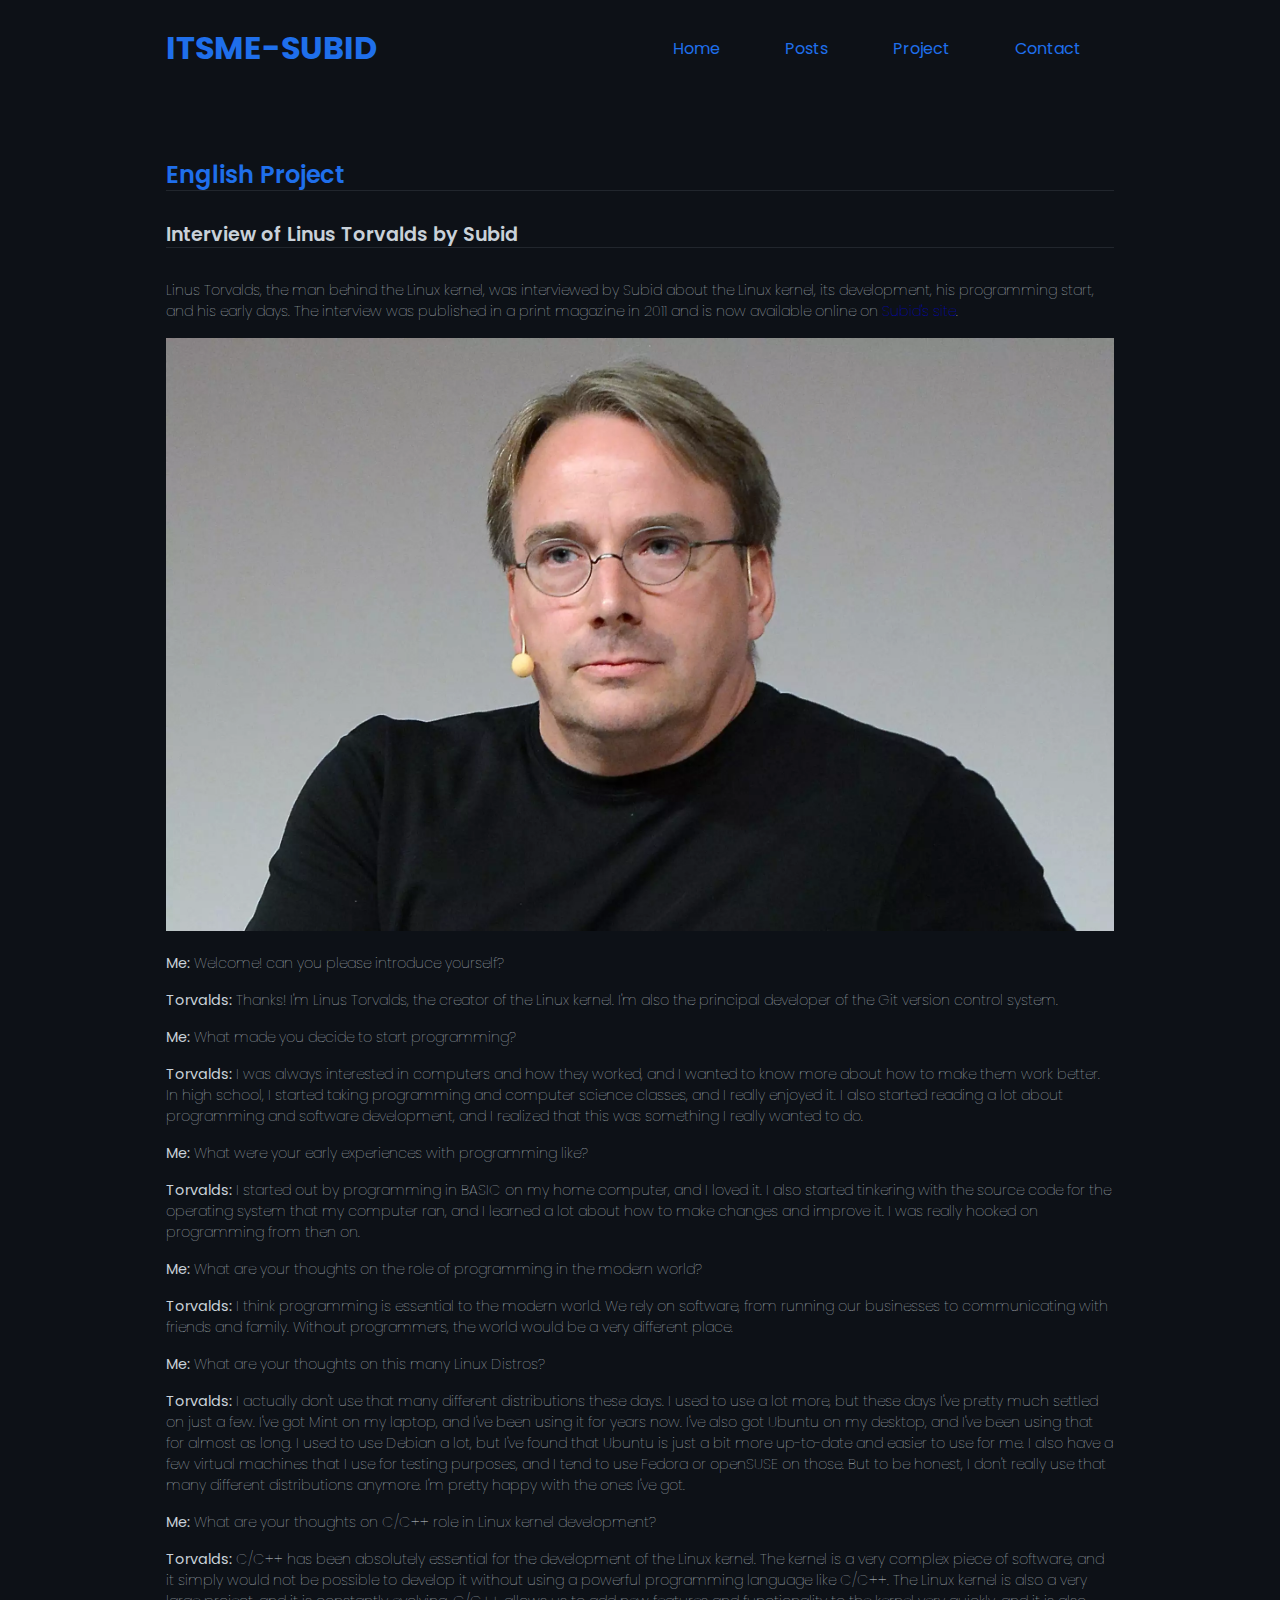
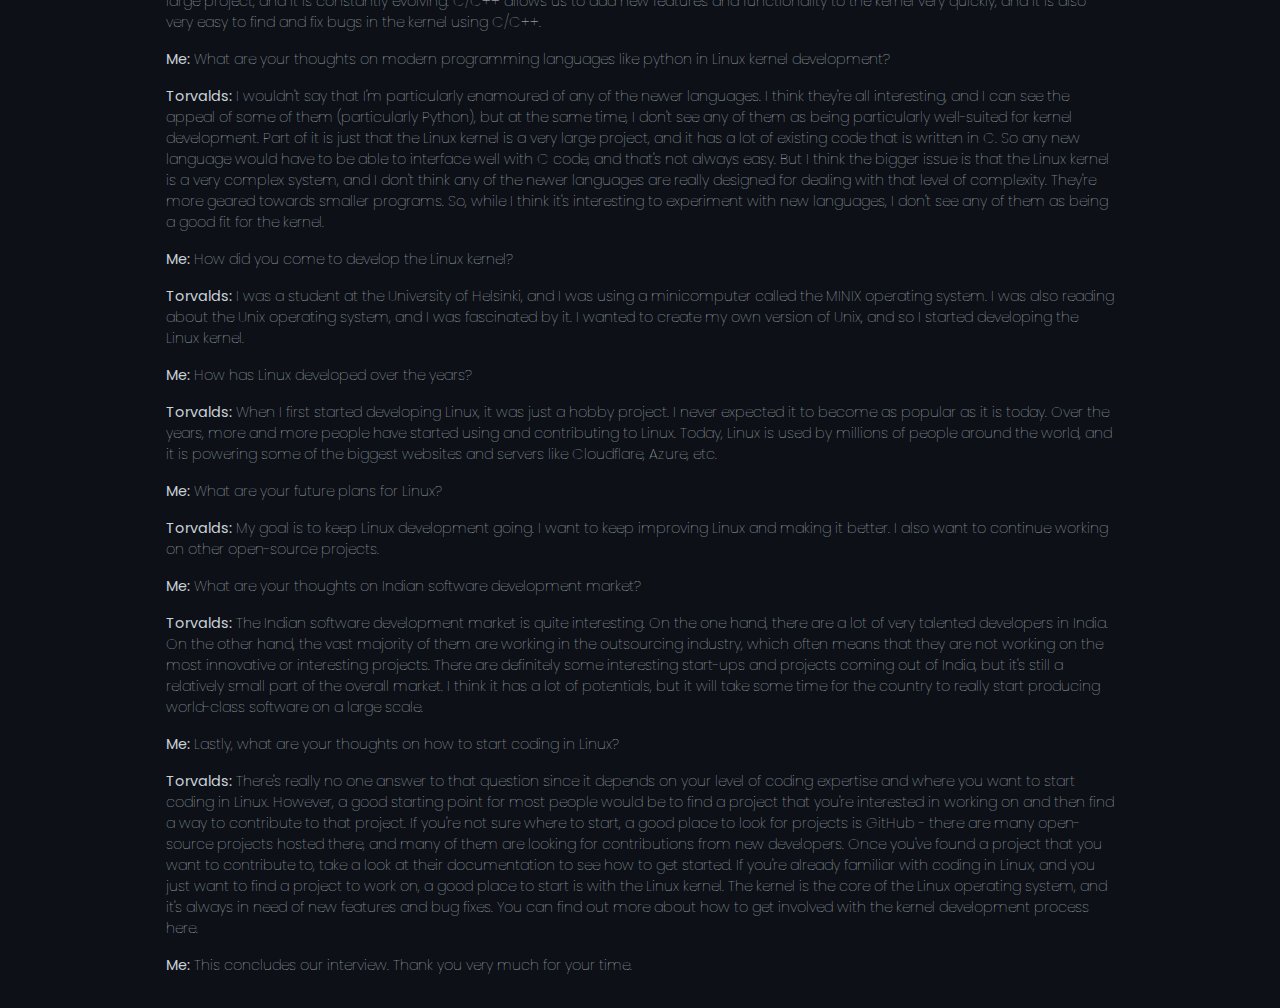
==== august/english-project.html @ 93ea8345 "Adding post in `august folder`" ====
<!DOCTYPE html>
<html lang="en-US">

<head>
    <meta charset="UTF-8">
    <meta http-equiv="X-UA-Compatible" content="IE=edge">
    <meta name="viewport" content="width=device-width, initial-scale=1">
    <title>Interview of Linus Torvalds by Subid | English Project</title>
    <meta property="og:title" content="Interview of Linus Torvalds by Subid" />
    <meta property="og:locale" content="en_US" />
    <meta name="description" content="English Project by Subid Das" />
    <meta property="og:description" content="English Project by Subid Das" />
    <link rel="canonical" href="https://itsme-subid.github.io/Experimental/" />
    <meta property="og:url" content="https://itsme-subid.github.io/Experimental/" />
    <meta property="og:site_name" content="English Project" />
    <meta property="og:type" content="website" />
    <meta name="twitter:card" content="summary" />
    <meta property="twitter:title" content="Interview of Linus Torvalds by Subid" />
    <script type="application/ld+json">
{"@context":"https://schema.org","@type":"WebSite","description":"English Project by Subid Das","headline":"Interview of Linus Torvalds by Subid","name":"English Project","url":"https://itsme-subid.github.io/Experimental/"}</script>
    <link rel="shortcut icon" type="image/x-icon"
        href="https://itsme-subid.github.io/Experimental/assets/favicon-32x32.png">
    <link rel="stylesheet" href="../assets/predefine.css">
    <link rel="stylesheet" href="../assets/style.css">
    <link rel="stylesheet" href="assets/minor-style.css">
</head>

<body class="Box-body px-5 pb-5 markdown-body entry-content container-lg">
    <header>
        <div class="flex justify-space-between">
            <span><a href="../index.html" class="logo-lg">ITSME-SUBID</a></span>
            <ul class="flex no-bullet justify-around hide-ul ul0" dir="auto">
                <li><a href="../index.html" rel="noopener noreferrer">Home</a></li>
                <li><a href="../index.html#post" rel="noopener noreferrer">Posts</a></li>
                <li><a href="../index.html#project" rel="noopener noreferrer">Project</a></li>
                <li><a href="../index.html#contact" rel="noopener noreferrer">Contact</a></li>
            </ul>
        </div>
        <img src="../assets/hamburger.svg" class="hamburger hide-icon" alt="" srcset="">
        <img src="../assets/close.svg" class="close hide-icon" srcset="">
        <span><a href="../index.html" class="logo">ITSME-SUBID</a></span>
        <ul class="no-bullet hide-ul1 ul1" dir="auto">
            <li><a href="../index.html" rel="noopener noreferrer">Home</a></li>
            <li><a href="../index.html#post" rel="noopener noreferrer">Posts</a></li>
            <li><a href="../index.html#project" rel="noopener noreferrer">Project</a></li>
            <li><a href="../index.html#contact" rel="noopener noreferrer">Contact</a></li>
        </ul>
    </header>
    <div>
        <article class="markdown-body entry-content container-lg">
            <h1 style="color: #1f6feb;">English Project</h1>
            <h2 dir="auto">Interview of Linus Torvalds by Subid</h2>
            <p dir="auto">Linus Torvalds, the man behind the Linux kernel, was interviewed by Subid about
                the Linux kernel, its development, his programming start, and his early days. The interview was
                published in a print magazine in 2011 and is now available online on <a
                    href="https://itsme-subid.github.io/Experimental/" rel="nofollow">Subid's site</a>.</p>
            <p>
                <img src="assets/linus.jpg" alt="Linus Torvalds" style="max-width: 100%;">
            </p>
            <p dir="auto"><strong>Me:</strong> Welcome! can you please introduce yourself?</p>
            <p dir="auto"><strong>Torvalds:</strong> Thanks! I'm Linus Torvalds, the creator of the Linux kernel. I'm
                also the principal developer of the Git version control system.</p>
            <p dir="auto"><strong>Me:</strong> What made you decide to start programming?</p>
            <p dir="auto"><strong>Torvalds:</strong> I was always interested in computers and how they worked, and I
                wanted to know more about how to make them work better. In high school, I started taking programming and
                computer science classes, and I really enjoyed it. I also started reading a lot about programming and
                software development, and I realized that this was something I really wanted to do.</p>
            <p dir="auto"><strong>Me:</strong> What were your early experiences with programming like?</p>
            <p dir="auto"><strong>Torvalds:</strong> I started out by programming in BASIC on my home computer, and I
                loved it. I also started tinkering with the source code for the operating system that my computer ran,
                and I learned a lot about how to make changes and improve it. I was really hooked on programming from
                then on.</p>
            <p dir="auto"><strong>Me:</strong> What are your thoughts on the role of programming in the modern world?
            </p>
            <p dir="auto"><strong>Torvalds:</strong> I think programming is essential to the modern world. We rely on
                software, from running our businesses to communicating with friends and family. Without programmers, the
                world would be a very different place.</p>
            <p dir="auto"><strong>Me:</strong> What are your thoughts on this many Linux Distros?</p>
            <p dir="auto"><strong>Torvalds:</strong> I actually don't use that many different distributions these days.
                I used to use a lot more, but these days I've pretty much settled on just a few. I've got Mint on my
                laptop, and I've been using it for years now. I've also got Ubuntu on my desktop, and I've been using
                that for almost as long. I used to use Debian a lot, but I've found that Ubuntu is just a bit more
                up-to-date and easier to use for me. I also have a few virtual machines that I use for testing purposes,
                and I tend to use Fedora or openSUSE on those. But to be honest, I don't really use that many different
                distributions anymore. I'm pretty happy with the ones I've got.</p>
            <p dir="auto"><strong>Me:</strong> What are your thoughts on C/C++ role in Linux kernel development?</p>
            <p dir="auto"><strong>Torvalds:</strong> C/C++ has been absolutely essential for the development of the
                Linux kernel. The kernel is a very complex piece of software, and it simply would not be possible to
                develop it without using a powerful programming language like C/C++. The Linux kernel is also a very
                large project, and it is constantly evolving. C/C++ allows us to add new features and functionality to
                the kernel very quickly, and it is also very easy to find and fix bugs in the kernel using C/C++.</p>
            <p dir="auto"><strong>Me:</strong> What are your thoughts on modern programming languages like python in
                Linux kernel development?</p>
            <p dir="auto"><strong>Torvalds:</strong> I wouldn't say that I'm particularly enamoured of any of the newer
                languages. I think they're all interesting, and I can see the appeal of some of them (particularly
                Python), but at the same time, I don't see any of them as being particularly well-suited for kernel
                development. Part of it is just that the Linux kernel is a very large project, and it has a lot of
                existing code that is written in C. So any new language would have to be able to interface well with C
                code, and that's not always easy. But I think the bigger issue is that the Linux kernel is a very
                complex system, and I don't think any of the newer languages are really designed for dealing with that
                level of complexity. They're more geared towards smaller programs. So, while I think it's interesting to
                experiment with new languages, I don't see any of them as being a good fit for the kernel.</p>
            <p dir="auto"><strong>Me:</strong> How did you come to develop the Linux kernel?</p>
            <p dir="auto"><strong>Torvalds:</strong> I was a student at the University of Helsinki, and I was using a
                minicomputer called the MINIX operating system. I was also reading about the Unix operating system, and
                I was fascinated by it. I wanted to create my own version of Unix, and so I started developing the Linux
                kernel.</p>
            <p dir="auto"><strong>Me:</strong> How has Linux developed over the years?</p>
            <p dir="auto"><strong>Torvalds:</strong> When I first started developing Linux, it was just a hobby project.
                I never expected it to become as popular as it is today. Over the years, more and more people have
                started using and contributing to Linux. Today, Linux is used by millions of people around the world,
                and it is powering some of the biggest websites and servers like Cloudflare, Azure, etc.</p>
            <p dir="auto"><strong>Me:</strong> What are your future plans for Linux?</p>
            <p dir="auto"><strong>Torvalds:</strong> My goal is to keep Linux development going. I want to keep
                improving Linux and making it better. I also want to continue working on other open-source projects.</p>
            <p dir="auto"><strong>Me:</strong> What are your thoughts on Indian software development market?</p>
            <p dir="auto"><strong>Torvalds:</strong> The Indian software development market is quite interesting. On the
                one hand, there are a lot of very talented developers in India. On the other hand, the vast majority of
                them are working in the outsourcing industry, which often means that they are not working on the most
                innovative or interesting projects. There are definitely some interesting start-ups and projects coming
                out of India, but it's still a relatively small part of the overall market. I think it has a lot of
                potentials, but it will take some time for the country to really start producing world-class software on
                a large scale.</p>
            <p dir="auto"><strong>Me:</strong> Lastly, what are your thoughts on how to start coding in Linux?</p>
            <p dir="auto"><strong>Torvalds:</strong> There's really no one answer to that question since it depends on
                your level of coding expertise and where you want to start coding in Linux. However, a good starting
                point for most people would be to find a project that you're interested in working on and then find a
                way to contribute to that project. If you're not sure where to start, a good place to look for projects
                is GitHub - there are many open-source projects hosted there, and many of them are looking for
                contributions from new developers. Once you've found a project that you want to contribute to, take a
                look at their documentation to see how to get started. If you're already familiar with coding in Linux,
                and you just want to find a project to work on, a good place to start is with the Linux kernel. The
                kernel is the core of the Linux operating system, and it's always in need of new features and bug fixes.
                You can find out more about how to get involved with the kernel development process here.</p>
            <p dir="auto"><strong>Me:</strong> This concludes our interview. Thank you very much for your time.</p>
        </article>
    </div>
    <script src="../assets/script.js"></script>
</body>

</html>
---- assets/predefine.css ----
@import url('https://fonts.googleapis.com/css2?family=Poppins&display=swap');

* {
    margin: 0;
    padding: 0;
    box-sizing: border-box;
    font-family: 'Poppins', sans-serif;
}

body {
    background-color: #0d1117;
    color: #c9d1d9;
}

.Box-body:last-of-type {
    margin-bottom: -1px;
    border-bottom-right-radius: 6px;
    border-bottom-left-radius: 6px;
}

h1 {
    font-size: 2.5rem;
    font-weight: bold;
    border-bottom: 1px solid #21262d;
}

h2,
h3,
h4,
h5,
h6 {
    border-bottom: 1px solid #21262d;
}

p {
    padding-top: 1rem;
}

.px-5 {
    padding-right: 32px;
    padding-left: 32px;
}

.pb-5 {
    padding-bottom: 32px;
}

.container-lg {
    max-width: 1012px;
    margin-right: auto;
    margin-left: auto;
}

/* * {
    box-sizing: border-box;
    outline: 1px solid limegreen ! important;
    background: rgb(0 100 0 / 0.05);
} */
---- assets/style.css ----
.flex {
    display: flex;
}

.no-bullet {
    list-style-type: none;
}

.justify-around {
    justify-content: space-around;
}

header {
    padding-bottom: 1rem;
    padding-top: 1.5rem;
}

header ul li {
    font-size: 1rem;
}

header ul {
    transition: transform 0.3s ease-in-out;
}

header .ul0 {
    width: 50%;
    align-items: center;
}

header .ul1 {
    position: absolute;
    background-color: #0d1117 !important;
    height: 100%;
    margin: 0;
    padding: 1rem 2rem;
    border-right: 1px solid #f0f6fc;
    border-bottom-right-radius: .5rem;
}

header a {
    color: #1f6feb;
}

header .ul1 li {
    margin: 0;
    padding: 2rem 0;
}

header img {
    width: 1.5rem;
    transition: transform 0.3s ease-in-out;
    cursor: pointer;
}

header span {
    font-size: 2rem;
    font-weight: bold;
    color: #1f6feb;
}

article h1 {
    font-size: 1.5rem;
}

h2 {
    font-weight: normal;
    padding: 2rem 0rem 0rem 0rem;
    font-size: 1.2rem;
}

.read-more button {
    margin: 1rem 0rem 0rem 0rem;
    background-color: transparent;
    color: #1f6feb;
    padding: 0.5rem 1rem;
    border-radius: 0.5rem;
    border: 1px solid #1f6feb;
    cursor: pointer;
}

.read-more button:hover {
    background-color: #1f6feb;
    color: #0d1117;
}

.read-more button:active {
    background-color: #0d56c4;
    color: #1f1414;
}

p {
    font-weight: 100;
    font-size: .9rem;
}

.hide-icon {
    transform: rotate(180deg);
    transform: translateX(-10000%);
}

.hide-ul {
    position: absolute;
    transform: translateY(-10000%);
}

.hide-ul1 {
    position: absolute;
    transform: translateX(-10000%);
}

.hide-span {
    position: absolute;
    transform: translateX(-10000%);
}

a {
    text-decoration: none;
}

a:hover {
    text-decoration: underline;
}

span {
    transition: transform 0.3s ease-in-out;
}

.justify-space-between {
    justify-content: space-between;
}

.markdown-body table th,
.markdown-body table td {
    padding: 6px 13px;
    border: 1px solid #30363d;
}

td {
    display: table-cell;
    vertical-align: inherit;
}

table {
    border-spacing: 0;
    border-collapse: collapse;
    text-indent: initial;
    border-color: grey;

}

.markdown-body h5 {
    font-size: .875em;
}

.markdown-body h1,
.markdown-body h2,
.markdown-body h3,
.markdown-body h4,
.markdown-body h5,
.markdown-body h6 {
    margin-top: 24px;
    margin-bottom: 16px;
    font-weight: 600;
    line-height: 1.25;
}

article {
    box-sizing: border-box;
    width: 100%;
}

.markdown-body table {
    display: block;
    width: max-content;
    max-width: 100%;
    overflow: auto;
}

.f5 {
    font-size: 14px;
}

#home {
    margin-bottom: 3rem;
}

.odd-tr {
    background-color: #161b22;
}

.visit-count{
    margin-top: 1rem;
}

.bio{
    border: none !important;
}
---- august/assets/minor-style.css ----
h1{
    text-align: left;
}

h2{
    padding-top: .5rem !important;
}
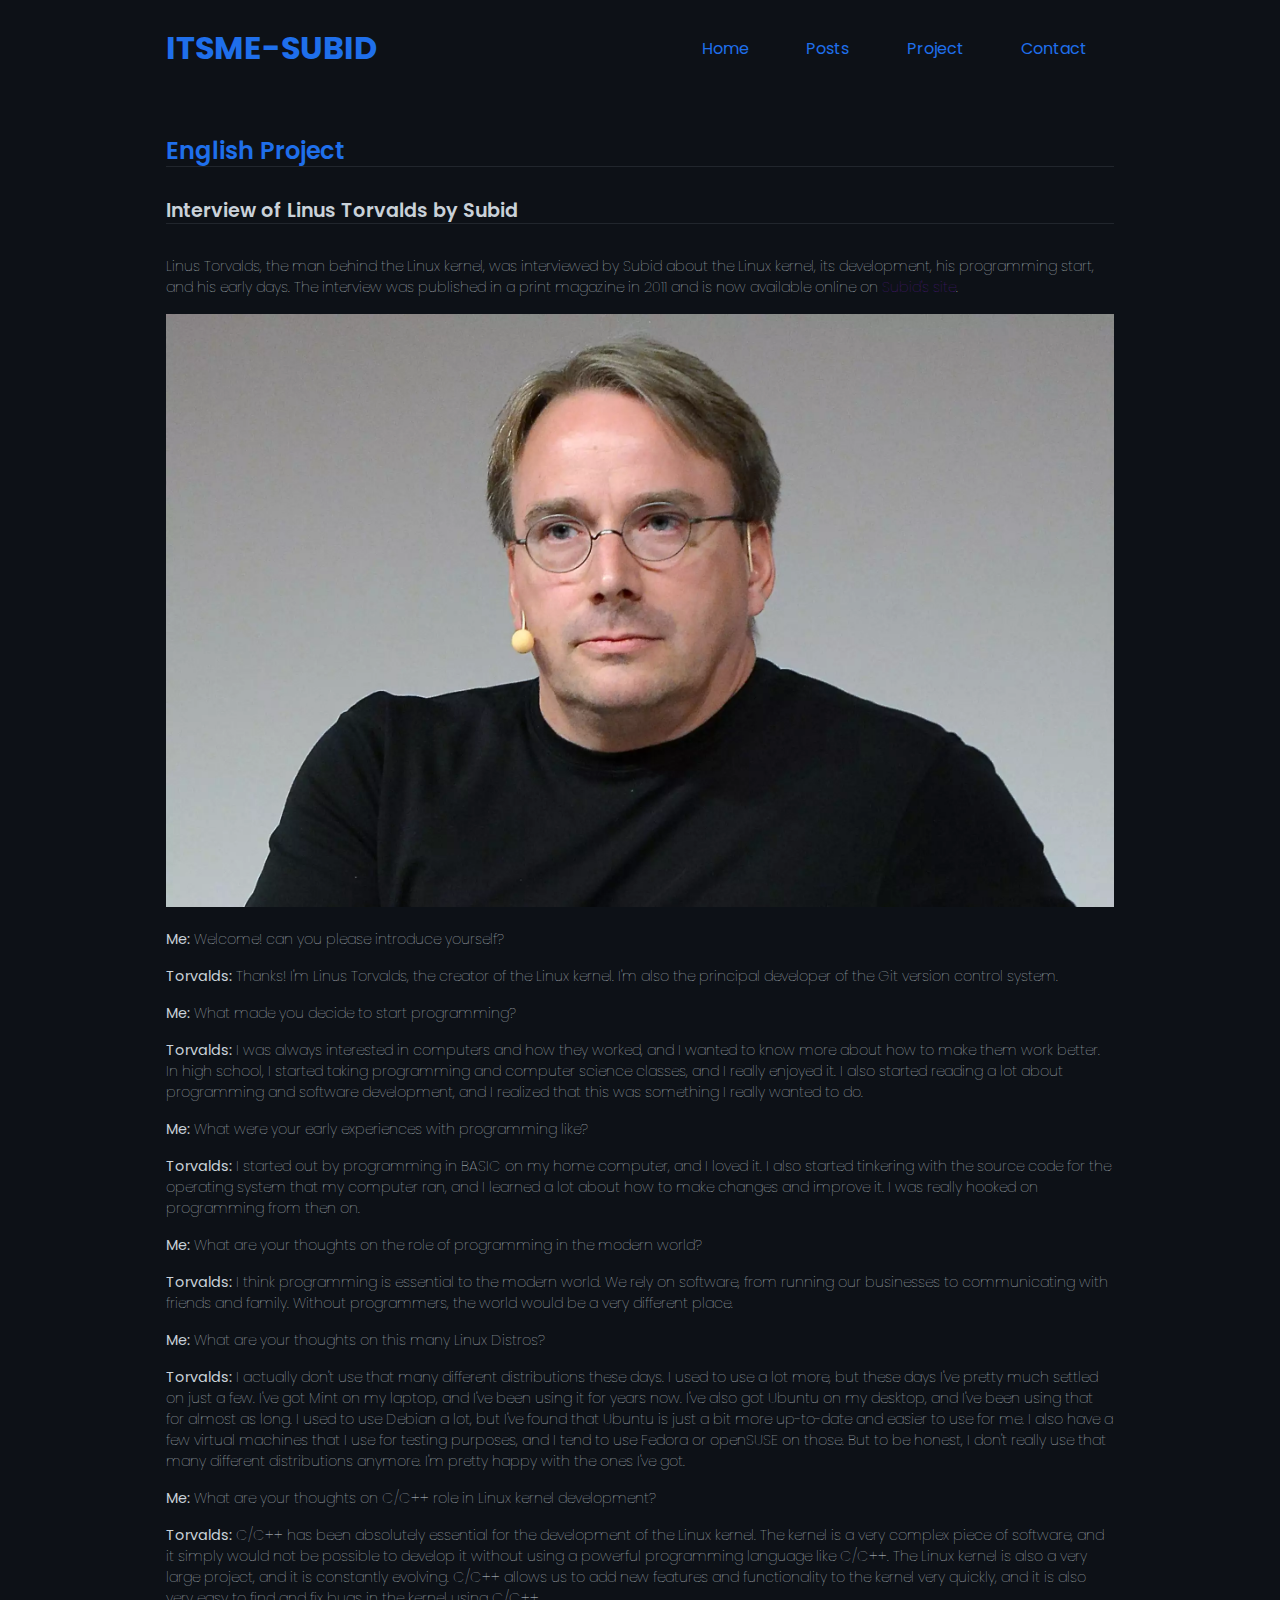
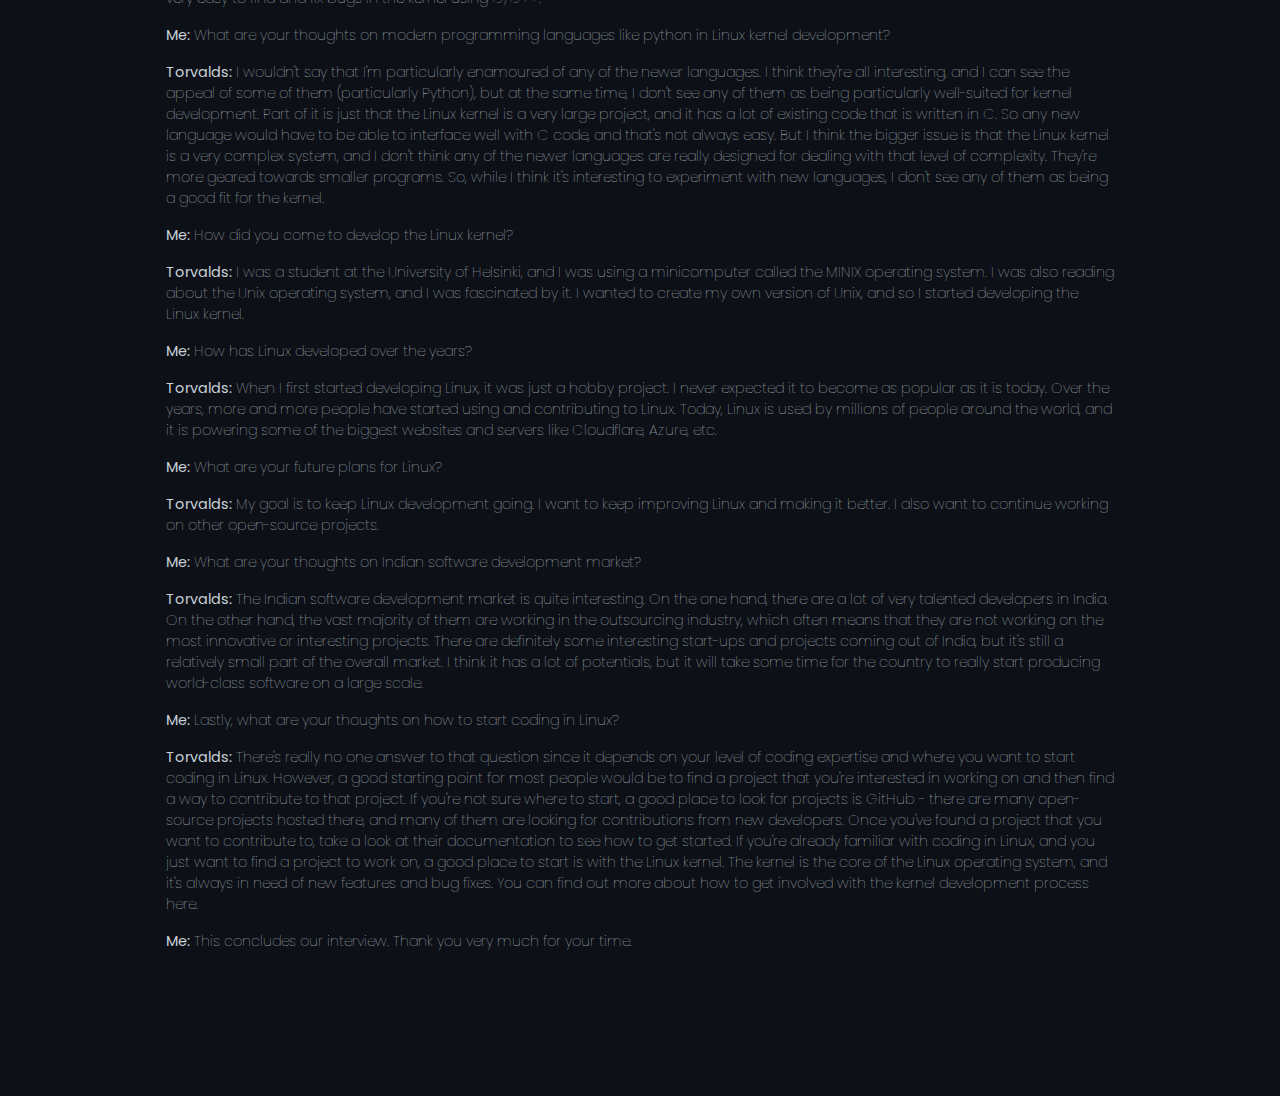
==== commit d6aa9739: "Ready to Host" ====
--- a/august/english-project.html
+++ b/august/english-project.html
@@ -10,16 +10,16 @@
     <meta property="og:locale" content="en_US" />
     <meta name="description" content="English Project by Subid Das" />
     <meta property="og:description" content="English Project by Subid Das" />
-    <link rel="canonical" href="https://itsme-subid.github.io/Experimental/" />
-    <meta property="og:url" content="https://itsme-subid.github.io/Experimental/" />
+    <link rel="canonical" href="" />
+    <meta property="og:url" content="" />
     <meta property="og:site_name" content="English Project" />
     <meta property="og:type" content="website" />
     <meta name="twitter:card" content="summary" />
     <meta property="twitter:title" content="Interview of Linus Torvalds by Subid" />
     <script type="application/ld+json">
-{"@context":"https://schema.org","@type":"WebSite","description":"English Project by Subid Das","headline":"Interview of Linus Torvalds by Subid","name":"English Project","url":"https://itsme-subid.github.io/Experimental/"}</script>
+{"@context":"https://schema.org","@type":"WebSite","description":"English Project by Subid Das","headline":"Interview of Linus Torvalds by Subid","name":"English Project","url":""}</script>
     <link rel="shortcut icon" type="image/x-icon"
-        href="https://itsme-subid.github.io/Experimental/assets/favicon-32x32.png">
+        href="assets/favicon-32x32.png">
     <link rel="stylesheet" href="../assets/predefine.css">
     <link rel="stylesheet" href="../assets/style.css">
     <link rel="stylesheet" href="assets/minor-style.css">
@@ -46,14 +46,14 @@
             <li><a href="../index.html#contact" rel="noopener noreferrer">Contact</a></li>
         </ul>
     </header>
-    <div>
-        <article class="markdown-body entry-content container-lg">
+    <div class="main">
+        <article>
             <h1 style="color: #1f6feb;">English Project</h1>
             <h2 dir="auto">Interview of Linus Torvalds by Subid</h2>
             <p dir="auto">Linus Torvalds, the man behind the Linux kernel, was interviewed by Subid about
                 the Linux kernel, its development, his programming start, and his early days. The interview was
                 published in a print magazine in 2011 and is now available online on <a
-                    href="https://itsme-subid.github.io/Experimental/" rel="nofollow">Subid's site</a>.</p>
+                    href="" rel="nofollow">Subid's site</a>.</p>
             <p>
                 <img src="assets/linus.jpg" alt="Linus Torvalds" style="max-width: 100%;">
             </p>
--- a/assets/predefine.css
+++ b/assets/predefine.css
@@ -51,6 +51,11 @@
     margin-left: auto;
 }
 
+.markdown-body ul,
+.markdown-body ol {
+    padding-left: 2em;
+}
+
 /* * {
     box-sizing: border-box;
     outline: 1px solid limegreen ! important;
--- a/assets/style.css
+++ b/assets/style.css
@@ -11,8 +11,15 @@
 }
 
 header {
+    width: 90%;
+    max-width: 950px;
+    margin-left: -1rem;
+    position: fixed;
+    background-color: #0d1117;
     padding-bottom: 1rem;
     padding-top: 1.5rem;
+    z-index: 1;
+    margin: auto;
 }
 
 header ul li {
@@ -29,13 +36,12 @@
 }
 
 header .ul1 {
-    position: absolute;
-    background-color: #0d1117 !important;
-    height: 100%;
-    margin: 0;
+    position: fixed;
+    background-color: #0d1117;
+    height: calc(100% - 4.4rem);
+    margin-left: -1rem;
     padding: 1rem 2rem;
-    border-right: 1px solid #f0f6fc;
-    border-bottom-right-radius: .5rem;
+    /* box-shadow: rgba(179, 179, 179, 0.15) 1.95px 1.95px 2.6px; */
 }
 
 header a {
@@ -44,7 +50,7 @@
 
 header .ul1 li {
     margin: 0;
-    padding: 2rem 0;
+    padding: 2rem 0rem;
 }
 
 header img {
@@ -77,6 +83,7 @@
     border-radius: 0.5rem;
     border: 1px solid #1f6feb;
     cursor: pointer;
+    transition: .3s ease-in-out;
 }
 
 .read-more button:hover {
@@ -189,10 +196,22 @@
     background-color: #161b22;
 }
 
-.visit-count{
+.visit-count {
     margin-top: 1rem;
 }
 
-.bio{
+.bio {
     border: none !important;
+}
+
+@media (max-width: 576px) {
+    .main {
+        padding: 4.4rem 0rem;
+    }
+}
+
+@media (min-width: 576px) {
+    .main {
+        padding: 7rem 0rem;
+    }
 }--- a/august/assets/minor-style.css
+++ b/august/assets/minor-style.css
@@ -1,7 +1,48 @@
-h1{
+h1 {
     text-align: left;
 }
 
-h2{
+h2 {
     padding-top: .5rem !important;
+}
+
+.form-check-input:checked[type=checkbox] {
+    background-image: url(/august/assets/check.svg) !important;
+}
+
+.form-check-input:checked {
+    background-color: #0d6efd;
+    border-color: #0d6efd;
+}
+
+.form-check-input[type=checkbox] {
+    border-radius: 0.25em;
+}
+
+.mt-0 {
+    margin-top: 0;
+}
+
+.form-check-input {
+    width: 1em;
+    height: 1em;
+    vertical-align: middle;
+    border: 1px solid rgba(235, 235, 235, 0.25);
+    appearance: none;
+}
+
+.color-fg-accent {
+    color: #58a6ff;
+}
+
+.octicon {
+    display: inline-block;
+    overflow: visible !important;
+    vertical-align: text-bottom;
+    fill: currentColor;
+}
+
+.mr-2 {
+    margin-right: 8px !important;
+    margin-bottom: 2px !important;
 }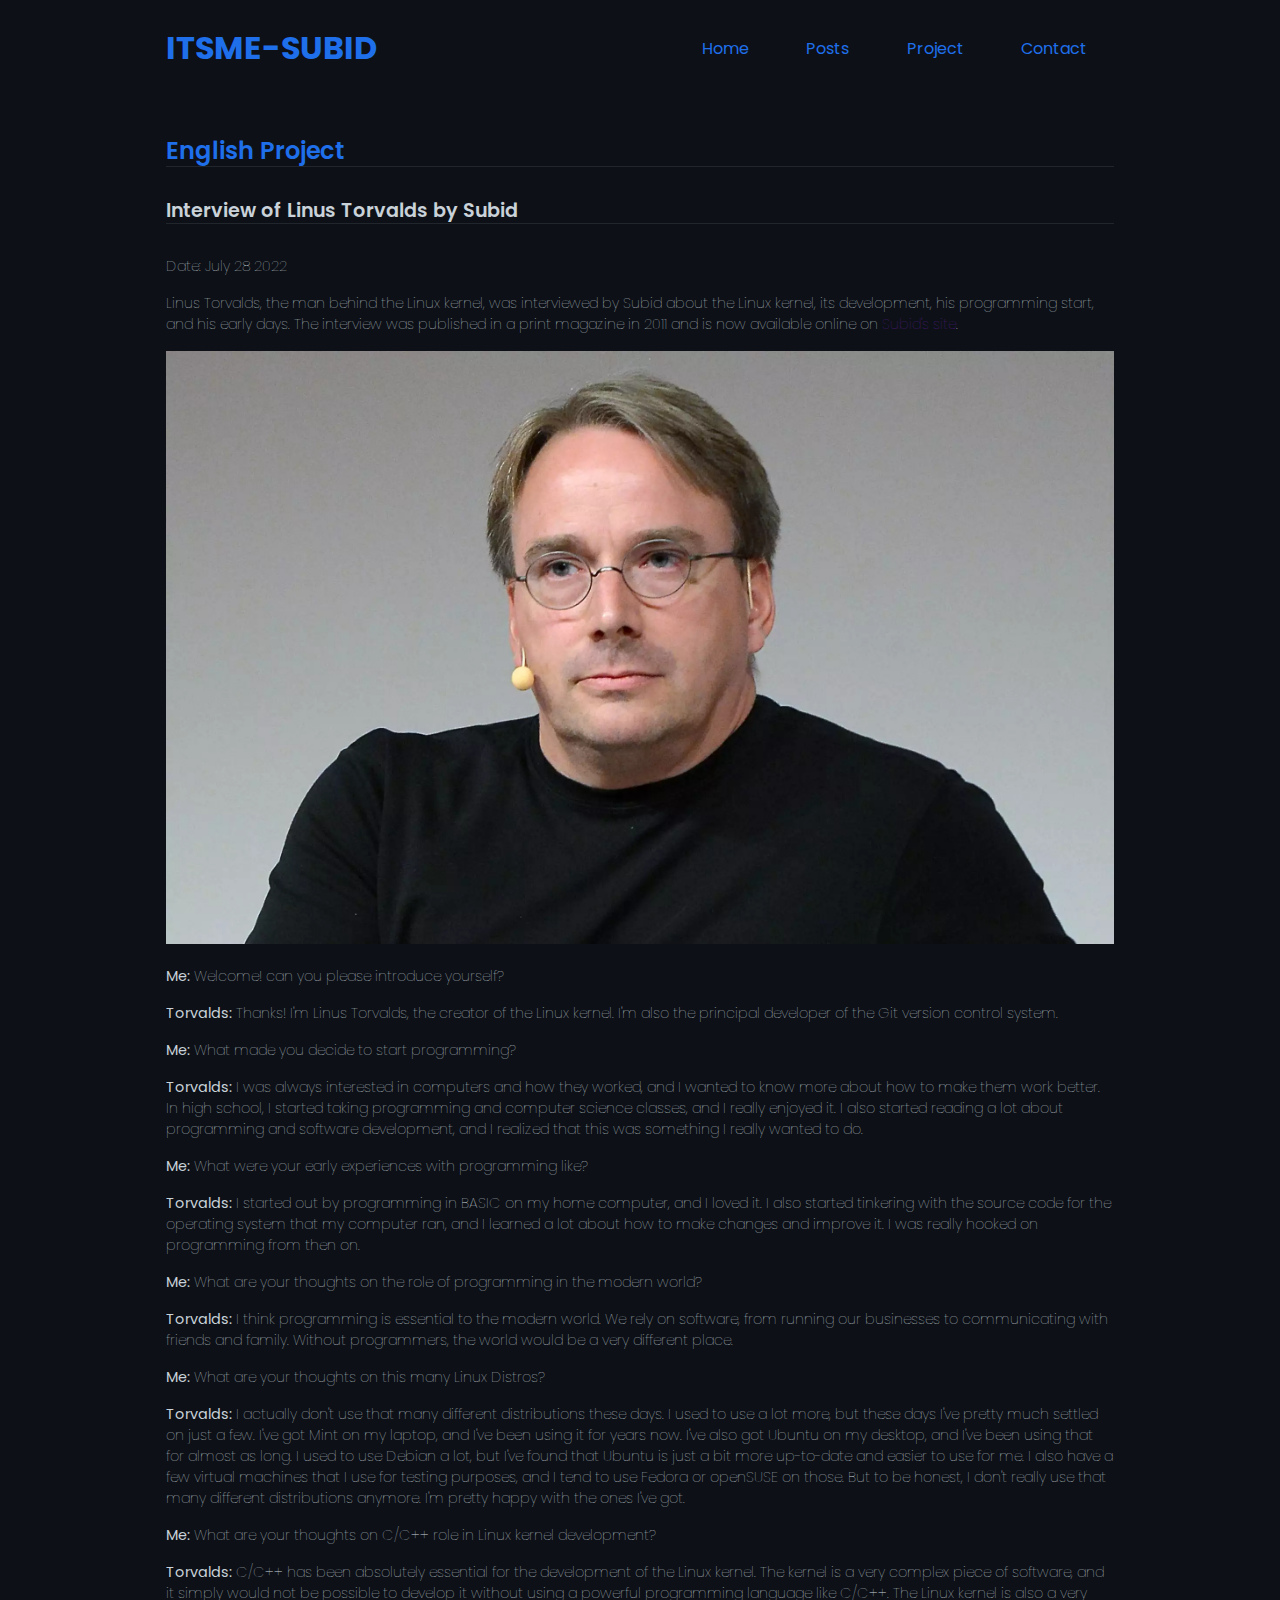
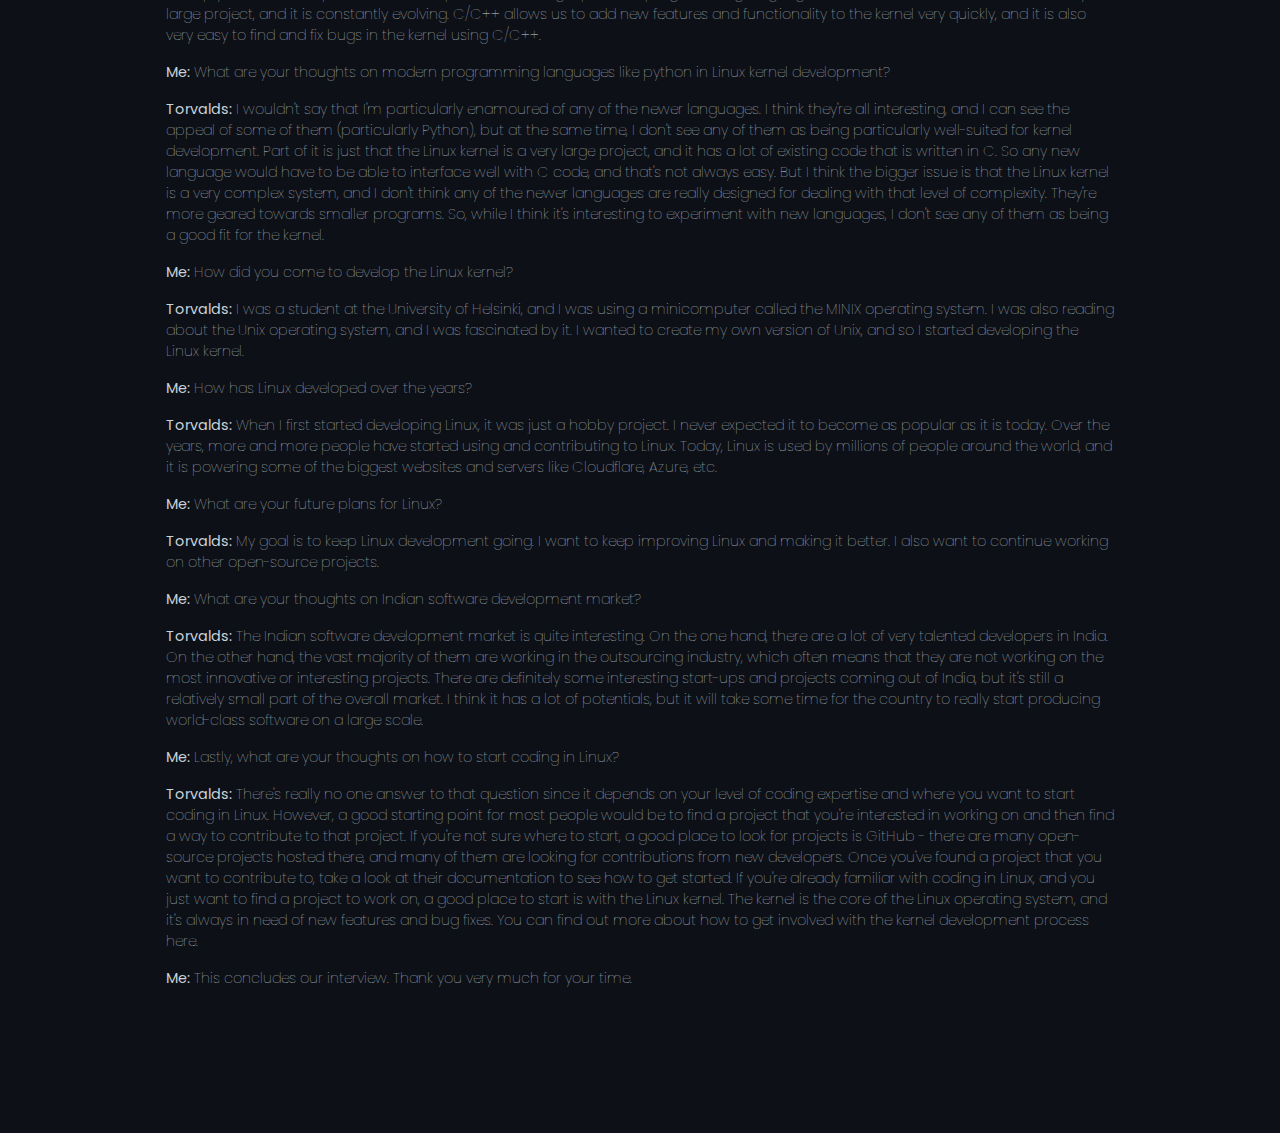
==== commit b0d524c4: "Add Date to `posts`" ====
--- a/august/english-project.html
+++ b/august/english-project.html
@@ -18,8 +18,7 @@
     <meta property="twitter:title" content="Interview of Linus Torvalds by Subid" />
     <script type="application/ld+json">
 {"@context":"https://schema.org","@type":"WebSite","description":"English Project by Subid Das","headline":"Interview of Linus Torvalds by Subid","name":"English Project","url":""}</script>
-    <link rel="shortcut icon" type="image/x-icon"
-        href="assets/favicon-32x32.png">
+    <link rel="shortcut icon" type="image/x-icon" href="assets/favicon-32x32.png">
     <link rel="stylesheet" href="../assets/predefine.css">
     <link rel="stylesheet" href="../assets/style.css">
     <link rel="stylesheet" href="assets/minor-style.css">
@@ -50,10 +49,13 @@
         <article>
             <h1 style="color: #1f6feb;">English Project</h1>
             <h2 dir="auto">Interview of Linus Torvalds by Subid</h2>
+            <p>Date:
+                <time datetime="2018-07-07">July 28 2022</time>
+            </p>
             <p dir="auto">Linus Torvalds, the man behind the Linux kernel, was interviewed by Subid about
                 the Linux kernel, its development, his programming start, and his early days. The interview was
-                published in a print magazine in 2011 and is now available online on <a
-                    href="" rel="nofollow">Subid's site</a>.</p>
+                published in a print magazine in 2011 and is now available online on <a href="" rel="nofollow">Subid's
+                    site</a>.</p>
             <p>
                 <img src="assets/linus.jpg" alt="Linus Torvalds" style="max-width: 100%;">
             </p>
--- a/assets/style.css
+++ b/assets/style.css
@@ -214,4 +214,12 @@
     .main {
         padding: 7rem 0rem;
     }
+}
+
+.bio-svg {
+    width: 100%;
+}
+
+.anchor-of-bio-svg {
+    width: 100%;
 }--- a/august/assets/minor-style.css
+++ b/august/assets/minor-style.css
@@ -4,45 +4,4 @@
 
 h2 {
     padding-top: .5rem !important;
-}
-
-.form-check-input:checked[type=checkbox] {
-    background-image: url(/august/assets/check.svg) !important;
-}
-
-.form-check-input:checked {
-    background-color: #0d6efd;
-    border-color: #0d6efd;
-}
-
-.form-check-input[type=checkbox] {
-    border-radius: 0.25em;
-}
-
-.mt-0 {
-    margin-top: 0;
-}
-
-.form-check-input {
-    width: 1em;
-    height: 1em;
-    vertical-align: middle;
-    border: 1px solid rgba(235, 235, 235, 0.25);
-    appearance: none;
-}
-
-.color-fg-accent {
-    color: #58a6ff;
-}
-
-.octicon {
-    display: inline-block;
-    overflow: visible !important;
-    vertical-align: text-bottom;
-    fill: currentColor;
-}
-
-.mr-2 {
-    margin-right: 8px !important;
-    margin-bottom: 2px !important;
 }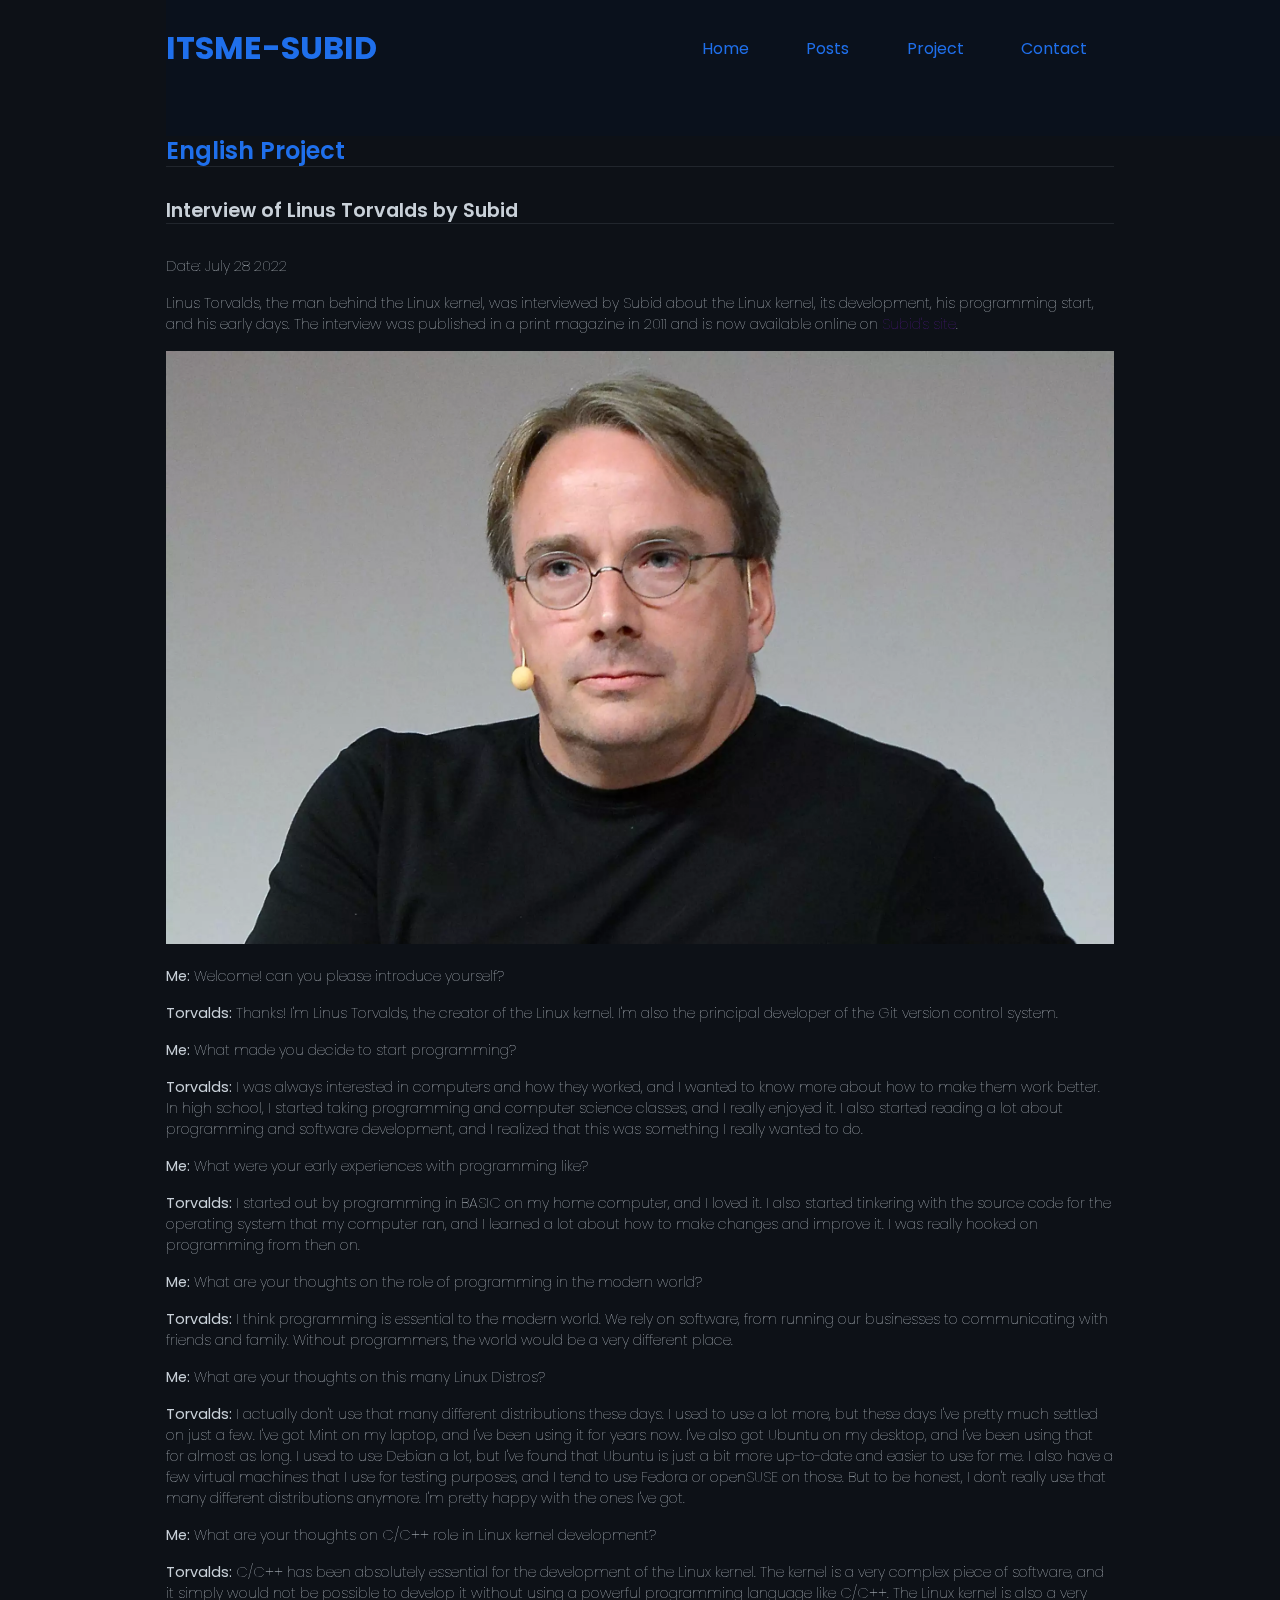
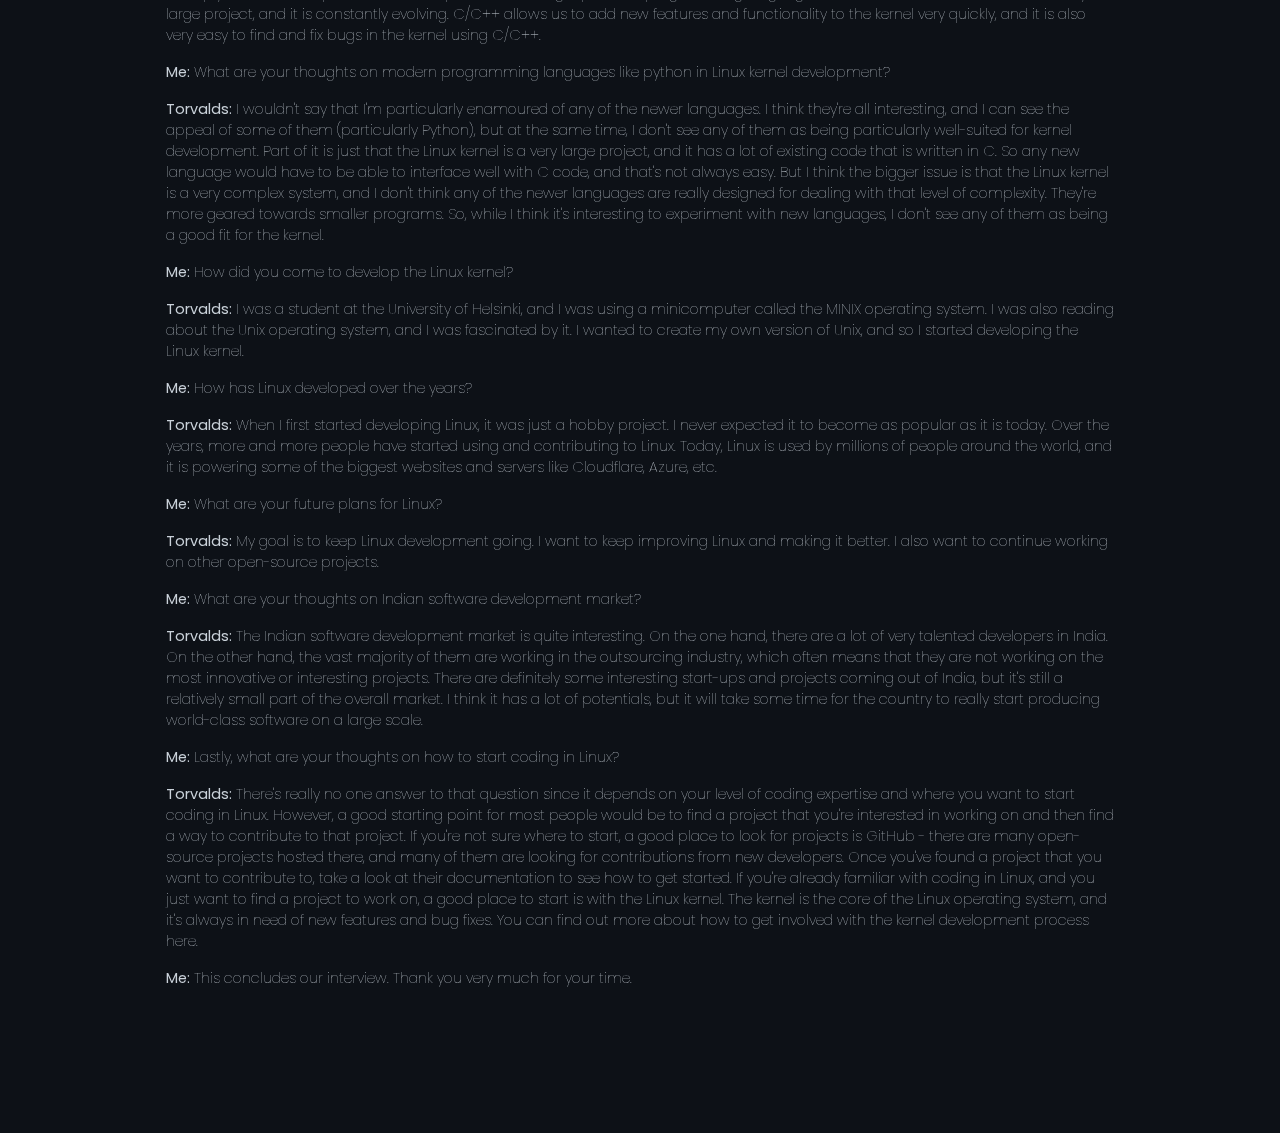
==== commit 4d7b38d8: "Fix minor `bugs`" ====
--- a/august/english-project.html
+++ b/august/english-project.html
@@ -25,26 +25,30 @@
 </head>
 
 <body class="Box-body px-5 pb-5 markdown-body entry-content container-lg">
+
     <header>
-        <div class="flex justify-space-between">
-            <span><a href="../index.html" class="logo-lg">ITSME-SUBID</a></span>
-            <ul class="flex no-bullet justify-around hide-ul ul0" dir="auto">
-                <li><a href="../index.html" rel="noopener noreferrer">Home</a></li>
-                <li><a href="../index.html#post" rel="noopener noreferrer">Posts</a></li>
-                <li><a href="../index.html#project" rel="noopener noreferrer">Project</a></li>
-                <li><a href="../index.html#contact" rel="noopener noreferrer">Contact</a></li>
+        <div class="header-elements">
+            <div class="flex justify-space-between">
+                <span><a href="#home" class="logo-lg">ITSME-SUBID</a></span>
+                <ul class="flex no-bullet justify-around hide-ul ul0" dir="auto">
+                    <li><a href="#home" rel="noopener noreferrer">Home</a></li>
+                    <li><a href="#post" rel="noopener noreferrer">Posts</a></li>
+                    <li><a href="#project" rel="noopener noreferrer">Project</a></li>
+                    <li><a href="#contact" rel="noopener noreferrer">Contact</a></li>
+                </ul>
+            </div>
+            <img src="assets/hamburger.svg" class="hamburger hide-icon" alt="" srcset="">
+            <img src="assets/close.svg" class="close hide-icon" srcset="">
+            <span><a href="#home" class="logo">ITSME-SUBID</a></span>
+            <ul class="no-bullet hide-ul1 ul1" dir="auto">
+                <li onclick="openMenu();"><a href="#home" rel="noopener noreferrer">Home</a></li>
+                <li onclick="openMenu();"><a href="#post" rel="noopener noreferrer">Posts</a></li>
+                <li onclick="openMenu();"><a href="#project" rel="noopener noreferrer">Project</a></li>
+                <li onclick="openMenu();"><a href="#contact" rel="noopener noreferrer">Contact</a></li>
             </ul>
         </div>
-        <img src="../assets/hamburger.svg" class="hamburger hide-icon" alt="" srcset="">
-        <img src="../assets/close.svg" class="close hide-icon" srcset="">
-        <span><a href="../index.html" class="logo">ITSME-SUBID</a></span>
-        <ul class="no-bullet hide-ul1 ul1" dir="auto">
-            <li><a href="../index.html" rel="noopener noreferrer">Home</a></li>
-            <li><a href="../index.html#post" rel="noopener noreferrer">Posts</a></li>
-            <li><a href="../index.html#project" rel="noopener noreferrer">Project</a></li>
-            <li><a href="../index.html#contact" rel="noopener noreferrer">Contact</a></li>
-        </ul>
     </header>
+
     <div class="main">
         <article>
             <h1 style="color: #1f6feb;">English Project</h1>
--- a/assets/style.css
+++ b/assets/style.css
@@ -10,12 +10,30 @@
     justify-content: space-around;
 }
 
-header {
+.header-elements {
     width: 90%;
     max-width: 950px;
-    margin-left: -1rem;
+}
+
+@media (min-width: 576px) {
+    header {
+        background-color: none;
+        backdrop-filter: saturate(180%) blur(5px);
+    }
+}
+
+@media (max-width: 576px) {
+    header {
+        background-color: #0d1117;
+        margin-left: -1rem;
+        box-shadow: rgba(0, 0, 0, 0.45) 0px 25px 20px -20px;
+    }
+}
+
+
+header {
+    width: 100%;
     position: fixed;
-    background-color: #0d1117;
     padding-bottom: 1rem;
     padding-top: 1.5rem;
     z-index: 1;
@@ -41,7 +59,7 @@
     height: calc(100% - 4.4rem);
     margin-left: -1rem;
     padding: 1rem 2rem;
-    /* box-shadow: rgba(179, 179, 179, 0.15) 1.95px 1.95px 2.6px; */
+    transition: transform 0.3s ease-in-out;
 }
 
 header a {
@@ -218,6 +236,7 @@
 
 .bio-svg {
     width: 100%;
+    max-width: 440px;
 }
 
 .anchor-of-bio-svg {
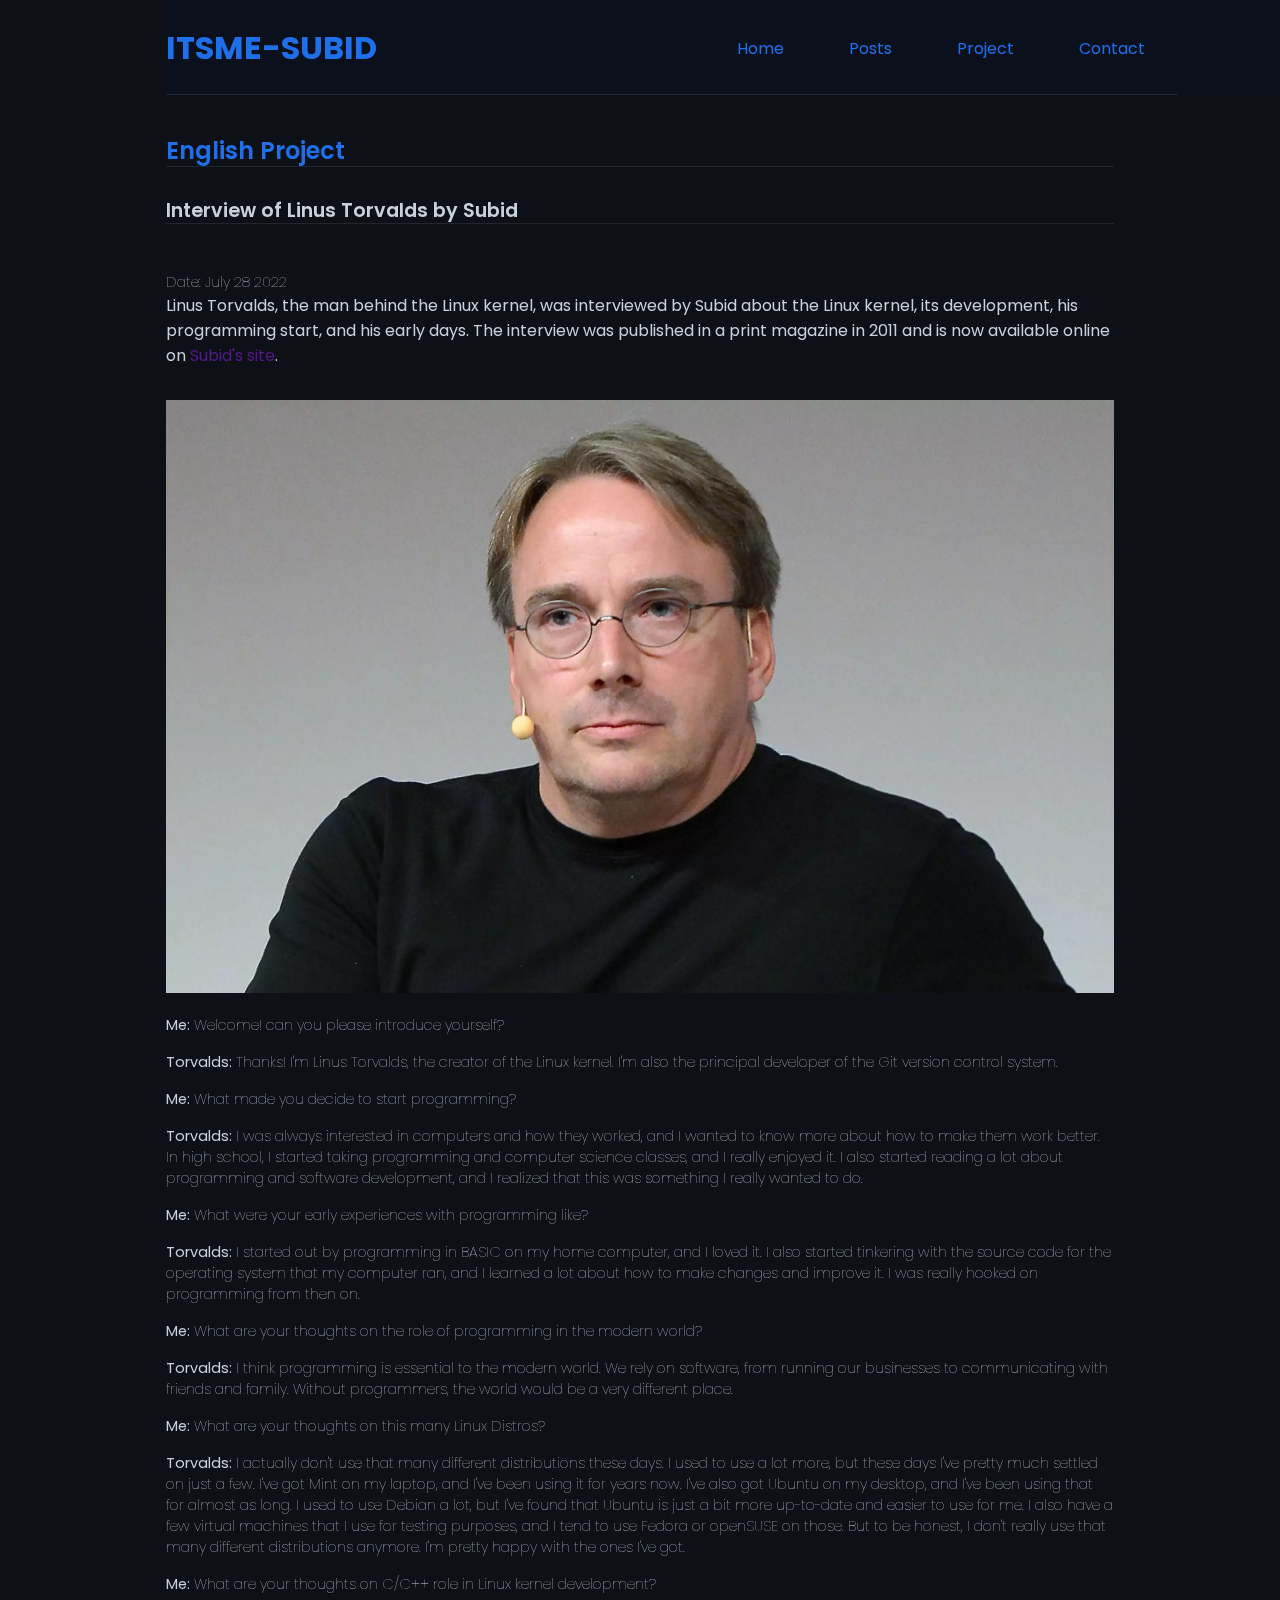
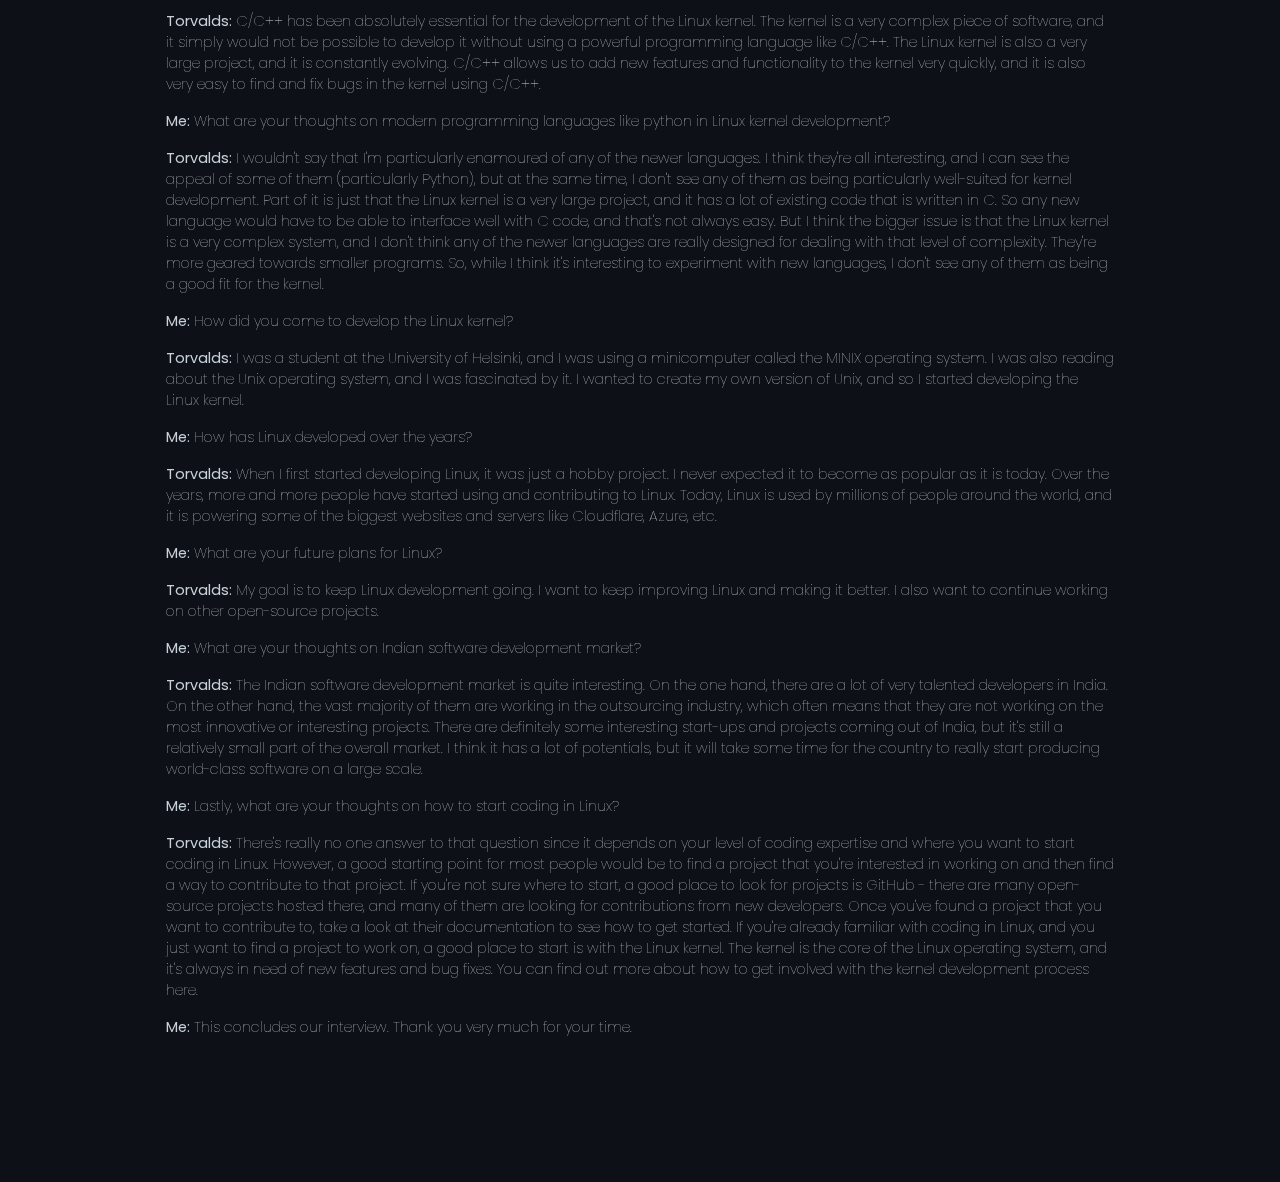
==== commit 3c109281: "Fix minor `bugs`" ====
--- a/august/english-project.html
+++ b/august/english-project.html
@@ -29,22 +29,22 @@
     <header>
         <div class="header-elements">
             <div class="flex justify-space-between">
-                <span><a href="#home" class="logo-lg">ITSME-SUBID</a></span>
+                <span><a href="../index.html#home" class="logo-lg">ITSME-SUBID</a></span>
                 <ul class="flex no-bullet justify-around hide-ul ul0" dir="auto">
-                    <li><a href="#home" rel="noopener noreferrer">Home</a></li>
-                    <li><a href="#post" rel="noopener noreferrer">Posts</a></li>
-                    <li><a href="#project" rel="noopener noreferrer">Project</a></li>
-                    <li><a href="#contact" rel="noopener noreferrer">Contact</a></li>
+                    <li><a href="../index.html#home" rel="noopener noreferrer">Home</a></li>
+                    <li><a href="../index.html#post" rel="noopener noreferrer">Posts</a></li>
+                    <li><a href="../index.html#project" rel="noopener noreferrer">Project</a></li>
+                    <li><a href="../index.html" rel="noopener noreferrer">Contact</a></li>
                 </ul>
             </div>
             <img src="assets/hamburger.svg" class="hamburger hide-icon" alt="" srcset="">
             <img src="assets/close.svg" class="close hide-icon" srcset="">
-            <span><a href="#home" class="logo">ITSME-SUBID</a></span>
+            <span><a href="../index.html#home" class="logo">ITSME-SUBID</a></span>
             <ul class="no-bullet hide-ul1 ul1" dir="auto">
-                <li onclick="openMenu();"><a href="#home" rel="noopener noreferrer">Home</a></li>
-                <li onclick="openMenu();"><a href="#post" rel="noopener noreferrer">Posts</a></li>
-                <li onclick="openMenu();"><a href="#project" rel="noopener noreferrer">Project</a></li>
-                <li onclick="openMenu();"><a href="#contact" rel="noopener noreferrer">Contact</a></li>
+                <li onclick="openMenu();"><a href="../index.html#home" rel="noopener noreferrer">Home</a></li>
+                <li onclick="openMenu();"><a href="../index.html#post" rel="noopener noreferrer">Posts</a></li>
+                <li onclick="openMenu();"><a href="../index.html#project" rel="noopener noreferrer">Project</a></li>
+                <li onclick="openMenu();"><a href="../index.html" rel="noopener noreferrer">Contact</a></li>
             </ul>
         </div>
     </header>
@@ -53,13 +53,13 @@
         <article>
             <h1 style="color: #1f6feb;">English Project</h1>
             <h2 dir="auto">Interview of Linus Torvalds by Subid</h2>
+            <p dir="auto">
             <p>Date:
                 <time datetime="2018-07-07">July 28 2022</time>
-            </p>
-            <p dir="auto">Linus Torvalds, the man behind the Linux kernel, was interviewed by Subid about
-                the Linux kernel, its development, his programming start, and his early days. The interview was
-                published in a print magazine in 2011 and is now available online on <a href="" rel="nofollow">Subid's
-                    site</a>.</p>
+            </p>Linus Torvalds, the man behind the Linux kernel, was interviewed by Subid about
+            the Linux kernel, its development, his programming start, and his early days. The interview was
+            published in a print magazine in 2011 and is now available online on <a href="" rel="nofollow">Subid's
+                site</a>.</p>
             <p>
                 <img src="assets/linus.jpg" alt="Linus Torvalds" style="max-width: 100%;">
             </p>
--- a/assets/predefine.css
+++ b/assets/predefine.css
@@ -56,6 +56,18 @@
     padding-left: 2em;
 }
 
+.flex {
+    display: flex;
+}
+
+.no-bullet {
+    list-style-type: none;
+}
+
+.justify-around {
+    justify-content: space-around;
+}
+
 /* * {
     box-sizing: border-box;
     outline: 1px solid limegreen ! important;
--- a/assets/style.css
+++ b/assets/style.css
@@ -1,26 +1,16 @@
-.flex {
-    display: flex;
-}
-
-.no-bullet {
-    list-style-type: none;
-}
-
-.justify-around {
-    justify-content: space-around;
-}
-
-.header-elements {
-    width: 90%;
-    max-width: 950px;
-}
-
 @media (min-width: 576px) {
     header {
         background-color: none;
         backdrop-filter: saturate(180%) blur(5px);
-    }
-}
+
+    }
+
+    .header-elements {
+        height: 4.45rem;
+        box-shadow: inset 0 -1px 0 0 hsla(0, 0%, 100%, .1);
+    }
+}
+
 
 @media (max-width: 576px) {
     header {
@@ -30,14 +20,19 @@
     }
 }
 
+.header-elements {
+    width: 90%;
+    max-width: 1012px;
+}
 
 header {
     width: 100%;
+    height: 6rem;
     position: fixed;
-    padding-bottom: 1rem;
-    padding-top: 1.5rem;
+    padding: 1.5rem 0 1rem 0;
     z-index: 1;
     margin: auto;
+    transition: box-shadow .2s ease 0s, background-color .2s ease 0s;
 }
 
 header ul li {
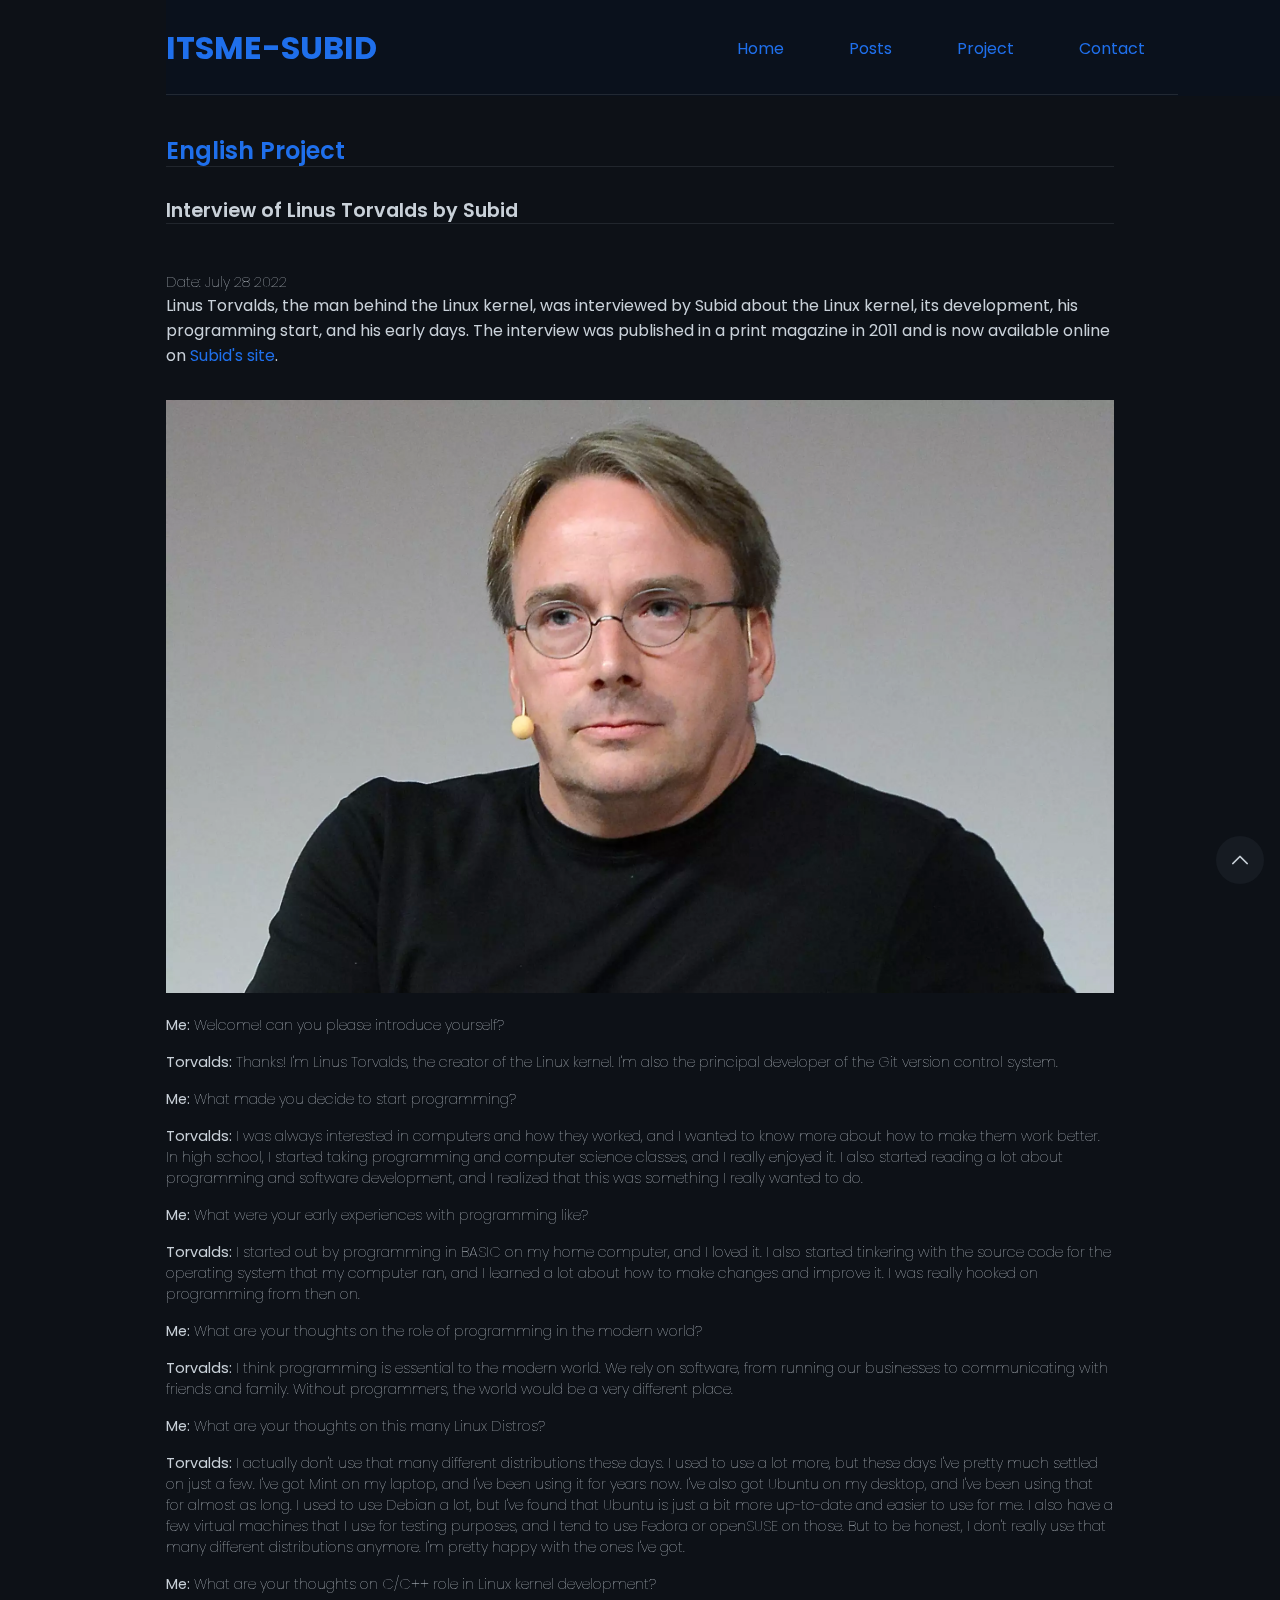
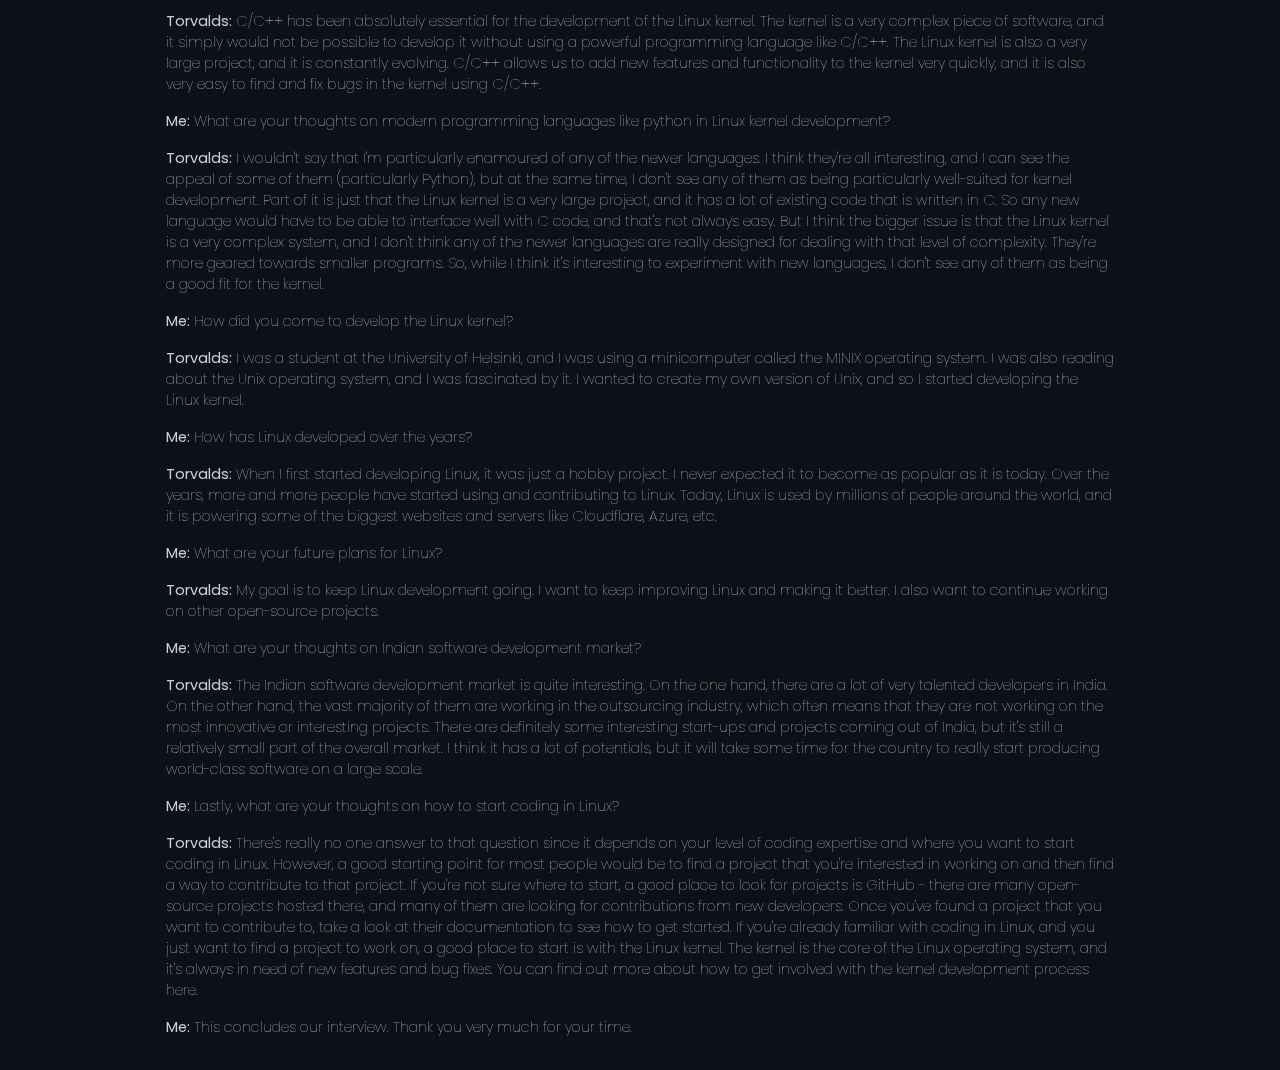
==== commit ebafa8c5: "Add `uparrow button`" ====
--- a/august/english-project.html
+++ b/august/english-project.html
@@ -17,7 +17,15 @@
     <meta name="twitter:card" content="summary" />
     <meta property="twitter:title" content="Interview of Linus Torvalds by Subid" />
     <script type="application/ld+json">
-{"@context":"https://schema.org","@type":"WebSite","description":"English Project by Subid Das","headline":"Interview of Linus Torvalds by Subid","name":"English Project","url":""}</script>
+        {
+            "@context": "https://schema.org",
+            "@type": "WebSite",
+            "description": "English Project by Subid Das",
+            "headline": "Interview of Linus Torvalds by Subid",
+            "name": "English Project",
+            "url": ""
+        }
+    </script>
     <link rel="shortcut icon" type="image/x-icon" href="assets/favicon-32x32.png">
     <link rel="stylesheet" href="../assets/predefine.css">
     <link rel="stylesheet" href="../assets/style.css">
@@ -37,8 +45,8 @@
                     <li><a href="../index.html" rel="noopener noreferrer">Contact</a></li>
                 </ul>
             </div>
-            <img src="assets/hamburger.svg" class="hamburger hide-icon" alt="" srcset="">
-            <img src="assets/close.svg" class="close hide-icon" srcset="">
+            <img src="../assets/hamburger.svg" class="hamburger hide-icon" alt="" srcset="">
+            <img src="../assets/close.svg" class="close hide-icon" srcset="">
             <span><a href="../index.html#home" class="logo">ITSME-SUBID</a></span>
             <ul class="no-bullet hide-ul1 ul1" dir="auto">
                 <li onclick="openMenu();"><a href="../index.html#home" rel="noopener noreferrer">Home</a></li>
@@ -49,17 +57,22 @@
         </div>
     </header>
 
-    <div class="main">
+    <div class="main" id="main">
         <article>
             <h1 style="color: #1f6feb;">English Project</h1>
             <h2 dir="auto">Interview of Linus Torvalds by Subid</h2>
             <p dir="auto">
-            <p>Date:
-                <time datetime="2018-07-07">July 28 2022</time>
-            </p>Linus Torvalds, the man behind the Linux kernel, was interviewed by Subid about
-            the Linux kernel, its development, his programming start, and his early days. The interview was
-            published in a print magazine in 2011 and is now available online on <a href="" rel="nofollow">Subid's
-                site</a>.</p>
+                <p>Date:
+                    <time datetime="2018-07-07">July 28 2022</time>
+                </p>Linus Torvalds, the man behind the Linux kernel, was interviewed by Subid about
+                the Linux kernel, its development, his programming start, and his early days. The interview was
+                published in a print magazine in 2011 and is now available online on <a href="" rel="nofollow">Subid's
+                    site</a>.
+            </p>
+            <a href="#main">
+                <button role="button" class="uparrow"><img class="uparrow-img" src="../assets/uparrow.png" alt=""
+                        srcset=""></button>
+            </a>
             <p>
                 <img src="assets/linus.jpg" alt="Linus Torvalds" style="max-width: 100%;">
             </p>
--- a/assets/predefine.css
+++ b/assets/predefine.css
@@ -12,10 +12,9 @@
     color: #c9d1d9;
 }
 
-.Box-body:last-of-type {
-    margin-bottom: -1px;
-    border-bottom-right-radius: 6px;
-    border-bottom-left-radius: 6px;
+html,
+body {
+    scroll-behavior: smooth;
 }
 
 h1 {
@@ -68,7 +67,95 @@
     justify-content: space-around;
 }
 
-/* * {
+.justify-between {
+    justify-content: space-between;
+}
+
+.items-center {
+    align-items: center;
+}
+
+.px-4 {
+    padding-left: 1rem;
+    padding-right: 1rem;
+}
+
+.py-4 {
+    padding-top: 1rem;
+    padding-bottom: 1rem;
+}
+
+.bg-input {
+    background-color: rgb(42 42 53 / .15);
+}
+
+.border-input-border {
+    border-color: rgb(86 86 102 / .15);
+}
+
+input,
+textarea {
+    color: #c9d1d9;
+}
+
+textarea:focus,
+input:focus {
+    outline: none;
+}
+
+.border {
+    border-width: 1px;
+}
+
+.w-full {
+    width: 100%;
+}
+
+.py-2 {
+    padding-top: 0.5rem;
+    padding-bottom: 0.5rem;
+}
+
+.px-6 {
+    padding-left: 1.5rem;
+    padding-right: 1.5rem;
+}
+
+.block {
+    display: block;
+}
+
+
+.mb-6 {
+    margin-bottom: 1.5rem;
+}
+
+.mb-12 {
+    margin-bottom: 3rem;
+}
+
+button {
+    margin: 1rem 0rem 0rem 0rem;
+    background-color: transparent;
+    color: #1f6feb;
+    padding: 0.5rem 1rem;
+    border-radius: 0.5rem;
+    border: 1px solid #1f6feb;
+    cursor: pointer;
+    transition: .3s ease-in-out;
+}
+
+button:hover {
+    background-color: #1f6feb;
+    color: #0d1117;
+}
+
+button:active {
+    background-color: #0d56c4;
+    color: #1f1414;
+}
+
+/* {
     box-sizing: border-box;
     outline: 1px solid limegreen ! important;
     background: rgb(0 100 0 / 0.05);
--- a/assets/style.css
+++ b/assets/style.css
@@ -78,8 +78,15 @@
     color: #1f6feb;
 }
 
+@media (min-width: 576px) {
+    article h1 {
+        font-size: 1.5rem !important;
+    }
+}
+
 article h1 {
-    font-size: 1.5rem;
+    font-size: 1.25rem;
+    transition: font-size 0.3s ease-in-out;
 }
 
 h2 {
@@ -136,6 +143,7 @@
 
 a {
     text-decoration: none;
+    color: #1f6feb;
 }
 
 a:hover {
@@ -197,10 +205,6 @@
     overflow: auto;
 }
 
-.f5 {
-    font-size: 14px;
-}
-
 #home {
     margin-bottom: 3rem;
 }
@@ -225,7 +229,7 @@
 
 @media (min-width: 576px) {
     .main {
-        padding: 7rem 0rem;
+        padding: 7rem 0 0 0;
     }
 }
 
@@ -236,4 +240,68 @@
 
 .anchor-of-bio-svg {
     width: 100%;
+}
+
+label {
+    margin-top: 1.5rem;
+}
+
+#project {
+    align-items: center;
+}
+
+.project-pic {
+    width: calc(100%/3);
+    cursor: pointer;
+    transition: .3s ease-in-out;
+}
+
+.project-pic:hover {
+    filter: blur(4px) saturate(90%);
+}
+
+.project-title {
+    position: absolute;
+    text-align: center;
+    word-wrap: break-word;
+}
+
+.footer-png img {
+    max-width: 100%;
+    bottom: 0;
+}
+
+.hover-bright img {
+    transition: filter .1s ease-in-out;
+    filter: invert(50%) sepia(10%) saturate(3000%) hue-rotate(173deg) brightness(100%) contrast(108%);
+}
+
+.hover-bright img:hover {
+    filter: none;
+}
+
+.uparrow {
+    position: fixed;
+    bottom: 1rem;
+    right: 1rem;
+    display: grid;
+    place-items: center;
+    border: none;
+    border-radius: 100%;
+    background: #161b22;
+    transition: .3s ease-in-out;
+    width: 3rem;
+    height: 3rem;
+}
+
+.uparrow img {
+    width: 1rem;
+    height: 1rem;
+    cursor: pointer;
+    transition: .3s ease-in-out;
+}
+
+.uparrow:hover {
+    background-color: #161b22;
+    filter: brightness(120%);
 }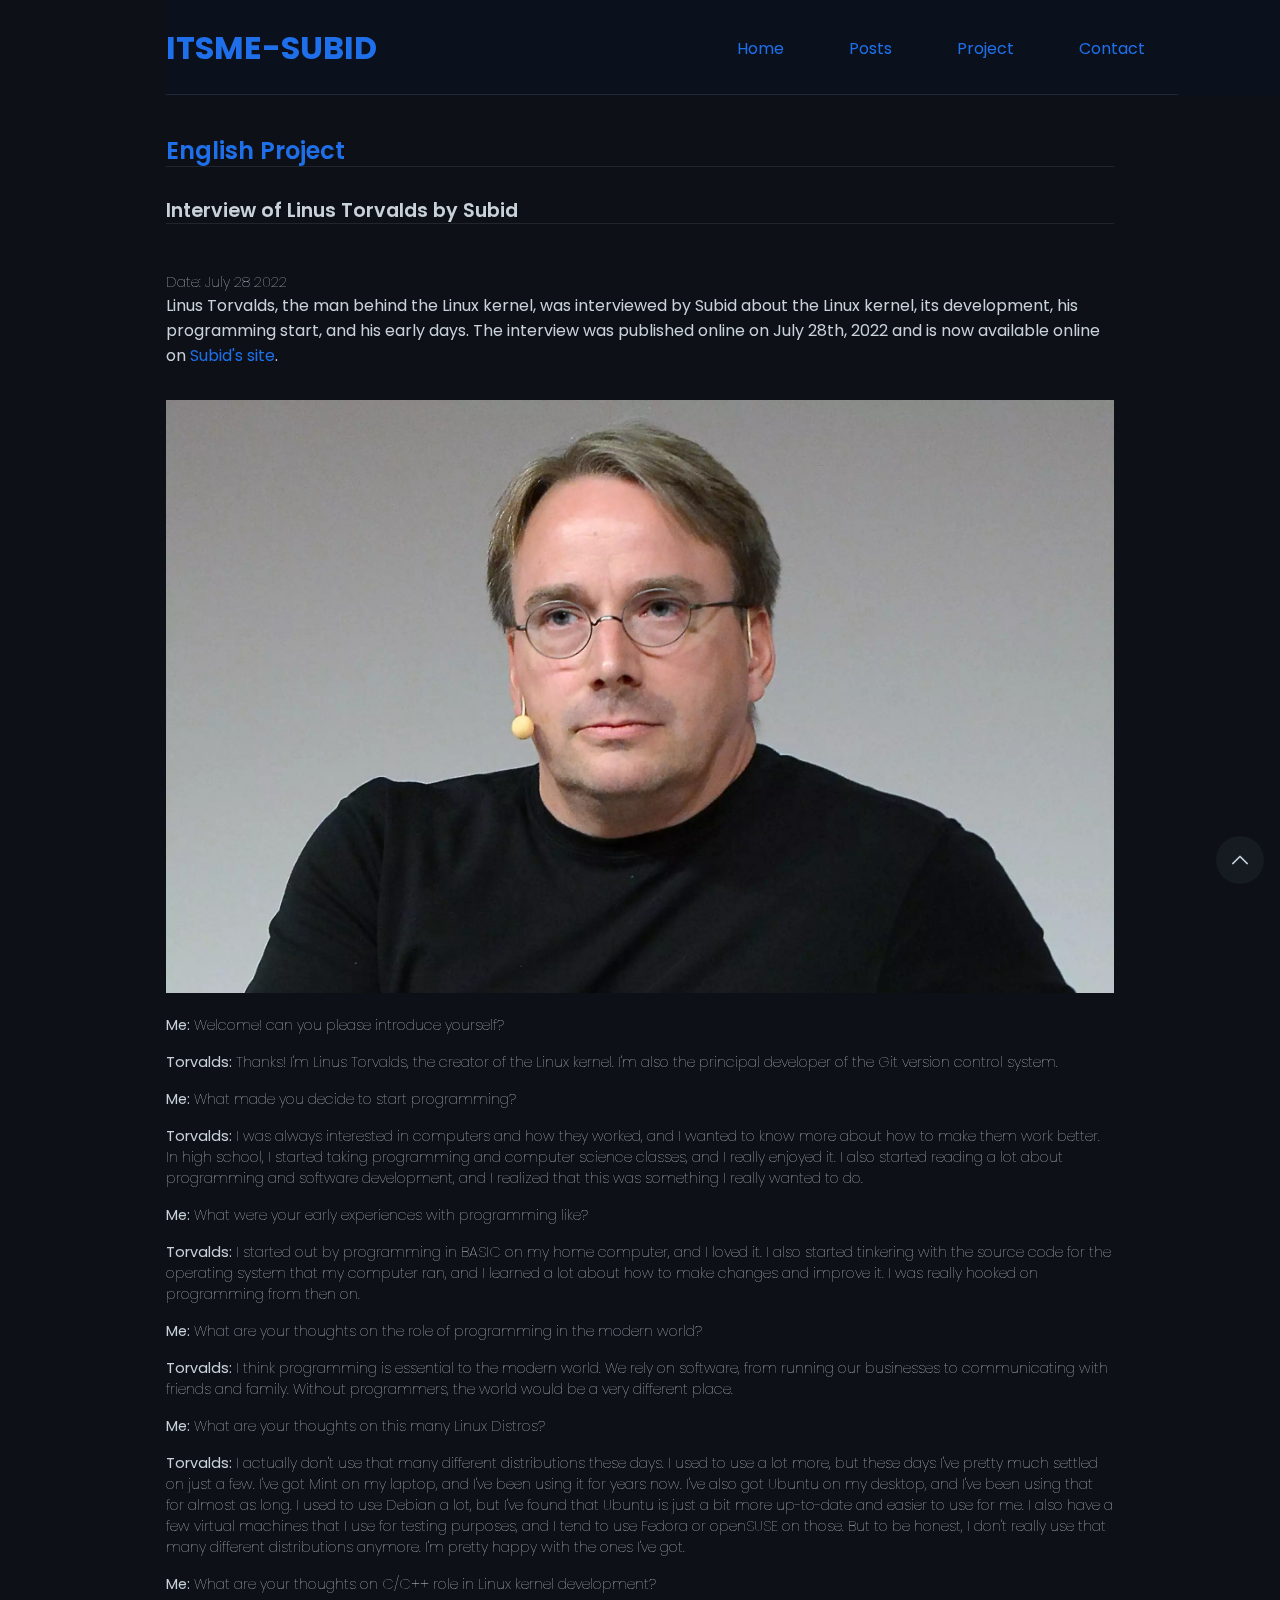
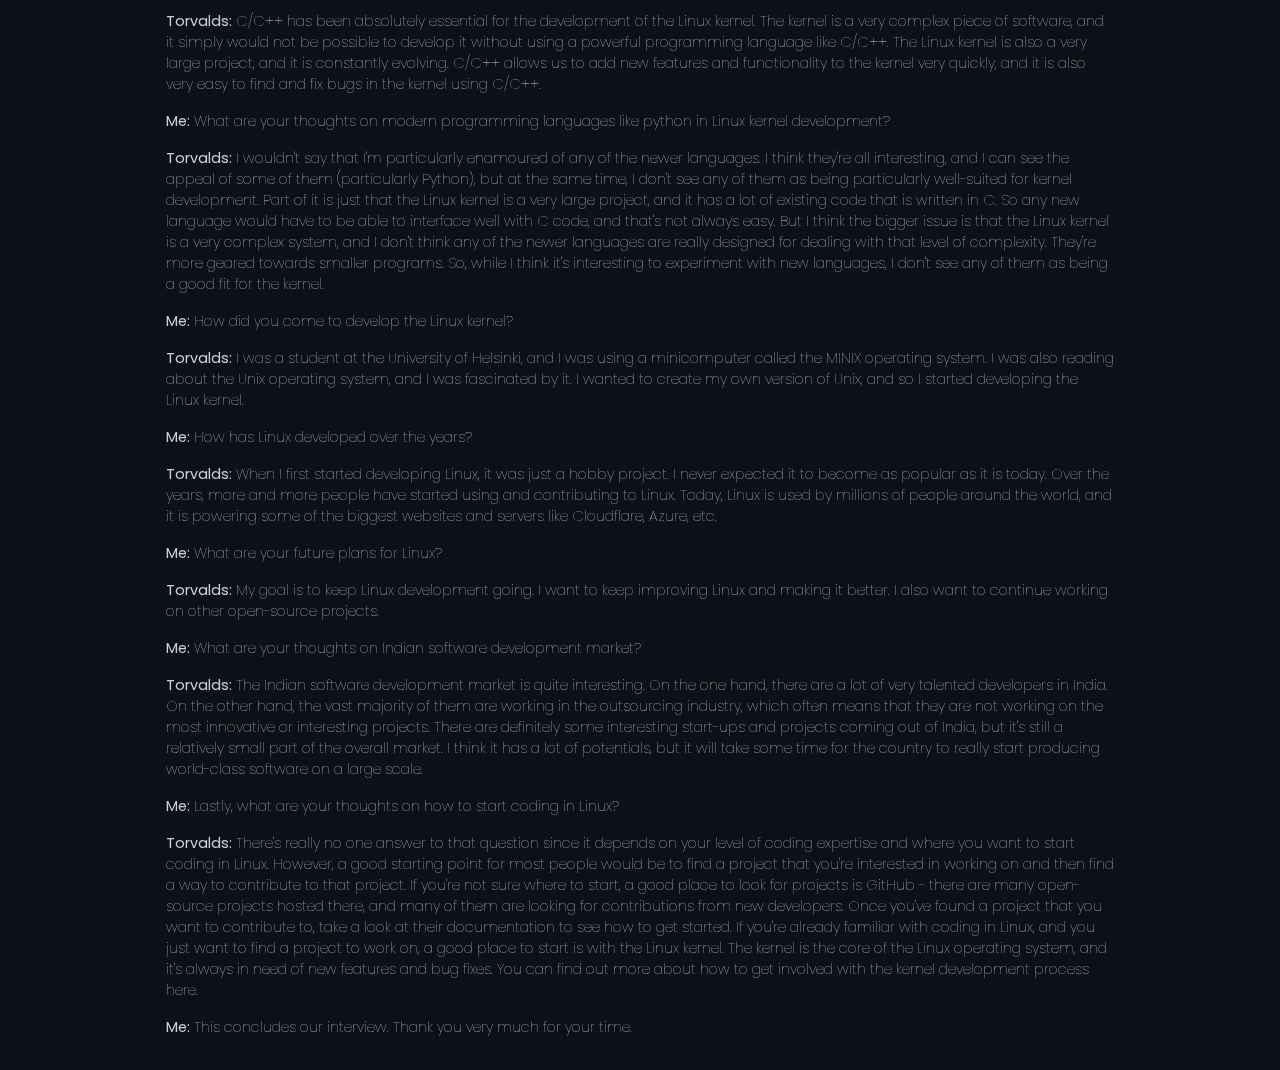
==== commit 049e044a: "Update `english-project.html`" ====
--- a/august/english-project.html
+++ b/august/english-project.html
@@ -2,30 +2,31 @@
 <html lang="en-US">
 
 <head>
+    <title>Interview of Linus Torvalds by Subid | English Project</title>
     <meta charset="UTF-8">
     <meta http-equiv="X-UA-Compatible" content="IE=edge">
     <meta name="viewport" content="width=device-width, initial-scale=1">
-    <title>Interview of Linus Torvalds by Subid | English Project</title>
-    <meta property="og:title" content="Interview of Linus Torvalds by Subid" />
     <meta property="og:locale" content="en_US" />
-    <meta name="description" content="English Project by Subid Das" />
-    <meta property="og:description" content="English Project by Subid Das" />
-    <link rel="canonical" href="" />
-    <meta property="og:url" content="" />
-    <meta property="og:site_name" content="English Project" />
+    <meta name="description" content="Linus Torvalds, the man behind the Linux kernel, was interviewed by Subid about the Linux kernel, its development, his programming start, and his early days." />
+    <link rel="canonical" href="https://itsme-subid.github.io/Blog-2022/august/english-project.html" />
+    <meta name="twitter:card" content="A blog by Subid using pure JS, CSS and HTML" />
+    <meta property="twitter:title" content="Blog by Subid" />
+    <meta name="msapplication-TileImage" content="https://itsme-subid.github.io/Blog-2022/assets/preview.png">
+
+    <meta property="og:site_name" content="Interview of Linus Torvalds by Subid | English Project">
+    <meta property="og:title" content="English Project">
+    <meta property="og:description"
+        content="Linus Torvalds, the man behind the Linux kernel, was interviewed by Subid about the Linux kernel, its development, his programming start, and his early days.">
+
+    <meta property="og:image" itemprop="image" content="https://itsme-subid.github.io/Blog-2022/assets/preview.png">
+
     <meta property="og:type" content="website" />
-    <meta name="twitter:card" content="summary" />
-    <meta property="twitter:title" content="Interview of Linus Torvalds by Subid" />
-    <script type="application/ld+json">
-        {
-            "@context": "https://schema.org",
-            "@type": "WebSite",
-            "description": "English Project by Subid Das",
-            "headline": "Interview of Linus Torvalds by Subid",
-            "name": "English Project",
-            "url": ""
-        }
-    </script>
+    <meta property="og:image:type" content="image/png">
+
+    <meta property="og:image:width" content="300">
+    <meta property="og:image:height" content="300">
+
+    <meta property="og:url" content="https://itsme-subid.github.io/Blog-2022/august/english-project.html">
     <link rel="shortcut icon" type="image/x-icon" href="assets/favicon-32x32.png">
     <link rel="stylesheet" href="../assets/predefine.css">
     <link rel="stylesheet" href="../assets/style.css">
@@ -63,10 +64,10 @@
             <h2 dir="auto">Interview of Linus Torvalds by Subid</h2>
             <p dir="auto">
                 <p>Date:
-                    <time datetime="2018-07-07">July 28 2022</time>
+                    <time datetime="2022-07-28">July 28 2022</time>
                 </p>Linus Torvalds, the man behind the Linux kernel, was interviewed by Subid about
                 the Linux kernel, its development, his programming start, and his early days. The interview was
-                published in a print magazine in 2011 and is now available online on <a href="" rel="nofollow">Subid's
+                published online on July 28th, 2022 and is now available online on <a href="" rel="nofollow">Subid's
                     site</a>.
             </p>
             <a href="#main">
@@ -157,4 +158,4 @@
     <script src="../assets/script.js"></script>
 </body>
 
-</html>+</html>
--- a/assets/predefine.css
+++ b/assets/predefine.css
@@ -1,4 +1,10 @@
 @import url('https://fonts.googleapis.com/css2?family=Poppins&display=swap');
+
+/* {
+    box-sizing: border-box;
+    outline: 1px solid limegreen ! important;
+    background: rgb(0 100 0 / 0.05);
+} */
 
 * {
     margin: 0;
@@ -153,10 +159,4 @@
 button:active {
     background-color: #0d56c4;
     color: #1f1414;
-}
-
-/* {
-    box-sizing: border-box;
-    outline: 1px solid limegreen ! important;
-    background: rgb(0 100 0 / 0.05);
-} */+}--- a/assets/style.css
+++ b/assets/style.css
@@ -304,4 +304,29 @@
 .uparrow:hover {
     background-color: #161b22;
     filter: brightness(120%);
+}
+
+.skills-table tbody td img {
+    height: 64px;
+}
+
+.post-heading {
+    color: #1f6feb;
+}
+
+.thumbnail {
+    display: grid;
+    place-items: center;
+}
+
+.thumbnail h1 {
+    text-decoration: none;
+    border: none;
+    font-size: 3rem;
+    font-weight: bold;
+    text-align: center;
+}
+
+.post a{
+    text-decoration: none !important;
 }